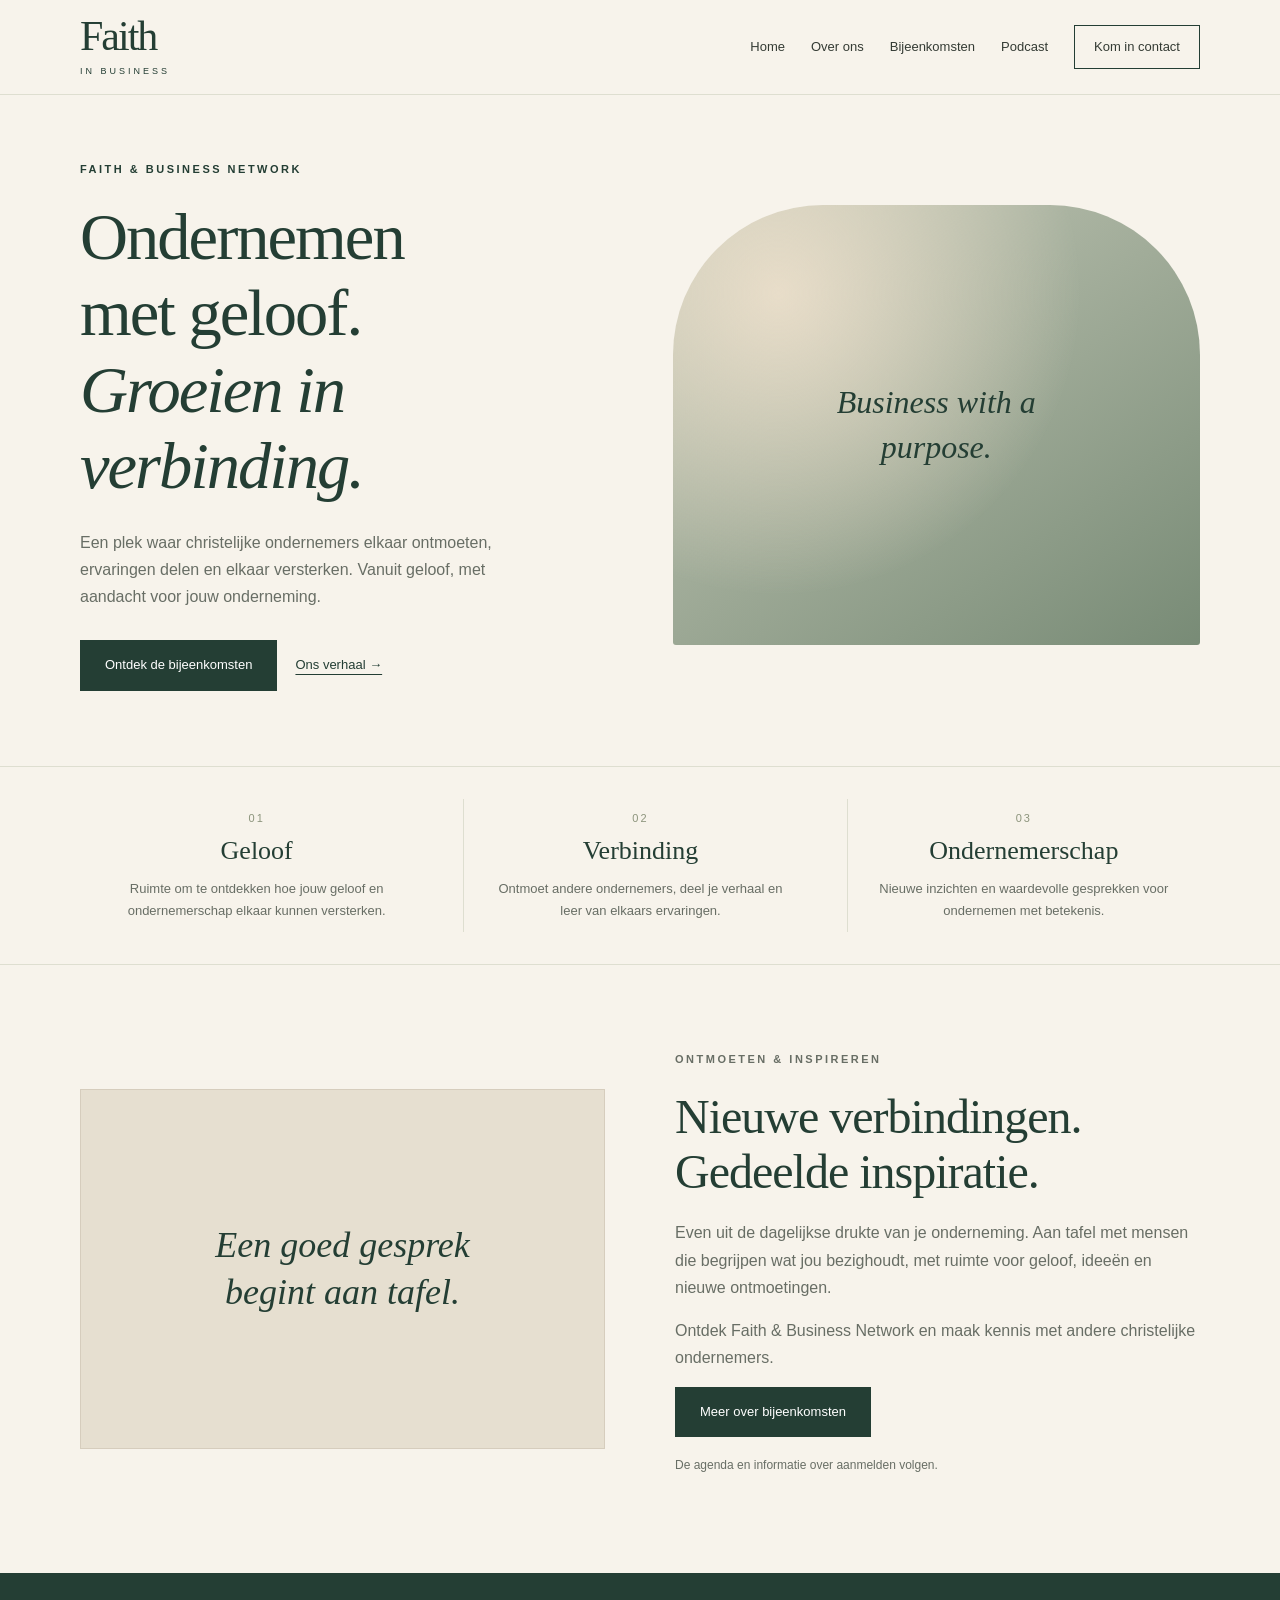
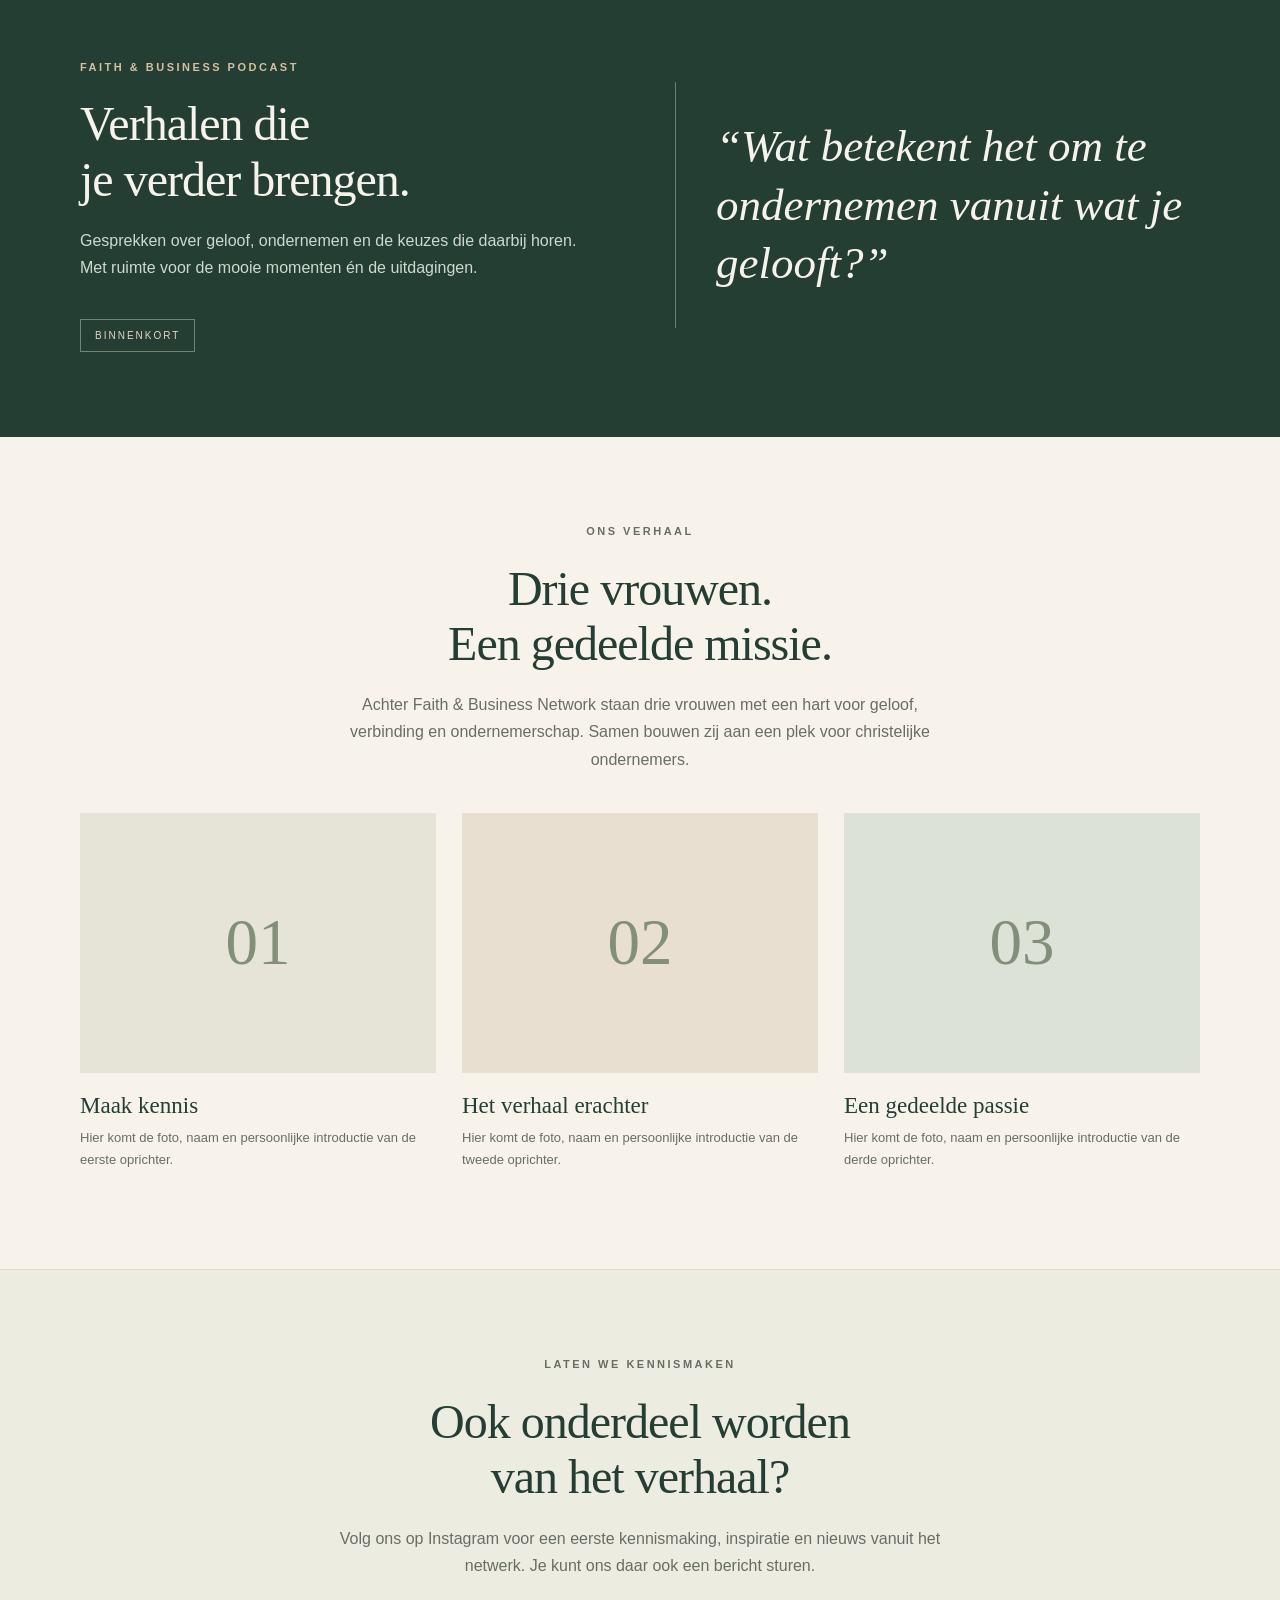
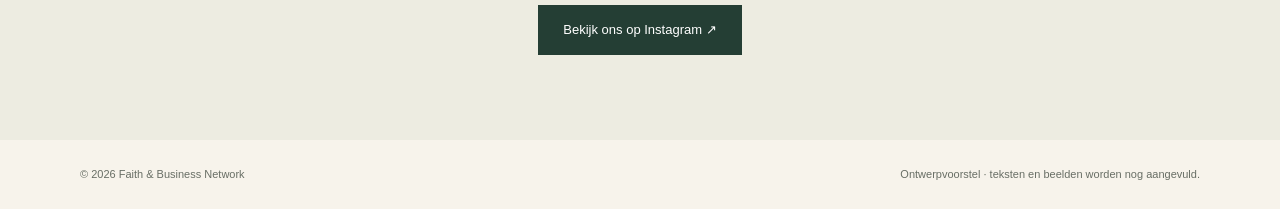
==== index.html @ 49d4e3e8 "Create index.html with basic layout and styles Add initial HTML structure and styles for the Faith &" ====
<!doctype html>
<html lang="nl">
<head>
  <meta charset="utf-8">
  <meta name="viewport" content="width=device-width, initial-scale=1">
  <meta name="description" content="Faith & Business Network: een plek waar christelijke ondernemers elkaar ontmoeten, inspireren en versterken.">
  <meta name="theme-color" content="#243e34">

  <title>Faith & Business Network</title>

  <style>
    :root {
      --cream: #f7f3eb;
      --paper: #fffdf8;
      --green: #243e34;
      --green-light: #355548;
      --text: #343b34;
      --muted: #686e65;
      --line: #deded0;
      --gold: #bda47d;
    }

    * {
      box-sizing: border-box;
    }

    html {
      scroll-behavior: smooth;
      scroll-padding-top: 100px;
    }

    body {
      margin: 0;
      background: var(--cream);
      color: var(--text);
      font-family: Arial, sans-serif;
      line-height: 1.7;
    }

    button,
    a {
      -webkit-tap-highlight-color: transparent;
    }

    button {
      font: inherit;
    }

    a {
      color: inherit;
    }

    a:focus-visible,
    button:focus-visible {
      outline: 3px solid var(--gold);
      outline-offset: 5px;
    }

    img {
      display: block;
      max-width: 100%;
    }

    h1,
    h2,
    h3,
    p {
      margin-top: 0;
    }

    h1,
    h2,
    h3 {
      font-family: Georgia, serif;
      font-weight: normal;
      line-height: 1.15;
    }

    .container {
      width: min(1120px, calc(100% - 48px));
      margin-inline: auto;
    }

    .site-header {
      position: sticky;
      top: 0;
      z-index: 20;
      background: var(--cream);
      border-bottom: 1px solid var(--line);
    }

    .header-inner {
      min-height: 94px;
      display: flex;
      align-items: center;
      justify-content: space-between;
      gap: 28px;
    }

    .brand {
      display: inline-flex;
      flex-direction: column;
      text-decoration: none;
      color: var(--green);
      flex-shrink: 0;
    }

    .brand-name {
      font: 42px/1 Georgia, serif;
      letter-spacing: -2px;
    }

    .brand-subtitle {
      margin-top: 7px;
      font-size: 9px;
      letter-spacing: 3px;
      text-align: center;
    }

    .navigation {
      display: flex;
      align-items: center;
      gap: 26px;
    }

    .navigation a {
      text-decoration: none;
      font-size: 13px;
    }

    .navigation a:hover {
      color: var(--green-light);
      text-decoration: underline;
      text-underline-offset: 6px;
    }

    .navigation .nav-contact {
      padding: 10px 19px;
      border: 1px solid var(--green);
    }

    .menu-button {
      display: none;
      padding: 8px 12px;
      border: 1px solid var(--green);
      background: transparent;
      color: var(--green);
      cursor: pointer;
    }

    .eyebrow {
      margin-bottom: 20px;
      color: var(--green);
      font-size: 11px;
      font-weight: bold;
      letter-spacing: 2.5px;
      text-transform: uppercase;
    }

    .hero {
      padding: 65px 0 75px;
    }

    .hero-grid {
      display: grid;
      grid-template-columns: 1fr 1fr;
      align-items: center;
      gap: 65px;
    }

    .hero h1 {
      margin-bottom: 24px;
      color: var(--green);
      font-size: clamp(44px, 5.2vw, 72px);
      letter-spacing: -2px;
    }

    .hero h1 em {
      font-weight: normal;
    }

    .hero-description {
      max-width: 430px;
      margin-bottom: 30px;
      color: var(--muted);
      font-size: 16px;
    }

    .buttons {
      display: flex;
      flex-wrap: wrap;
      align-items: center;
      gap: 18px;
    }

    .button {
      display: inline-block;
      padding: 13px 24px;
      border: 1px solid var(--green);
      background: var(--green);
      color: white;
      text-decoration: none;
      font-size: 13px;
      cursor: pointer;
      transition: background .2s;
    }

    .button:hover {
      background: var(--green-light);
    }

    .text-link {
      color: var(--green);
      font-size: 13px;
      text-decoration: underline;
      text-underline-offset: 5px;
    }

    .visual-placeholder {
      min-height: 440px;
      display: flex;
      align-items: center;
      justify-content: center;
      padding: 32px;
      background:
        radial-gradient(circle at 20% 20%, #e8ddc9, transparent 55%),
        linear-gradient(145deg, #c5c9b8, #788b76);
      border-radius: 150px 150px 3px 3px;
      text-align: center;
    }

    .visual-placeholder span {
      max-width: 270px;
      color: var(--green);
      font: italic 32px/1.4 Georgia, serif;
    }

    .values {
      padding: 32px 0;
      border-top: 1px solid var(--line);
      border-bottom: 1px solid var(--line);
    }

    .values-grid {
      display: grid;
      grid-template-columns: repeat(3, 1fr);
      gap: 30px;
    }

    .value {
      padding: 10px 24px;
      text-align: center;
    }

    .value + .value {
      border-left: 1px solid var(--line);
    }

    .value-number {
      display: block;
      margin-bottom: 9px;
      color: #8c947c;
      font-size: 11px;
      letter-spacing: 2px;
    }

    .value h3 {
      margin-bottom: 12px;
      color: var(--green);
      font-size: 26px;
    }

    .value p {
      margin-bottom: 0;
      color: var(--muted);
      font-size: 13px;
    }

    .section {
      padding: 85px 0;
    }

    .section-heading {
      max-width: 620px;
      margin: 0 auto 40px;
      text-align: center;
    }

    .section-heading h2,
    .split-copy h2 {
      margin-bottom: 20px;
      color: var(--green);
      font-size: clamp(34px, 4vw, 48px);
      letter-spacing: -1px;
    }

    .section-heading p {
      color: var(--muted);
    }

    .split-grid {
      display: grid;
      grid-template-columns: 1fr 1fr;
      align-items: center;
      gap: 70px;
    }

    .meeting-visual {
      min-height: 360px;
      display: flex;
      align-items: center;
      justify-content: center;
      padding: 35px;
      background: #e6dfd0;
      border: 1px solid #d6cdbd;
    }

    .meeting-visual span {
      max-width: 280px;
      color: var(--green);
      text-align: center;
      font: italic 36px/1.3 Georgia, serif;
    }

    .split-copy p {
      color: var(--muted);
    }

    .small-note {
      margin-top: 18px;
      font-size: 12px;
    }

    .podcast {
      background: var(--green);
      color: var(--cream);
    }

    .podcast .eyebrow {
      color: #d4c09e;
    }

    .podcast h2 {
      color: var(--cream);
    }

    .podcast p {
      color: #d0d8ce;
    }

    .podcast-quote {
      padding: 35px 0 35px 40px;
      border-left: 1px solid #6b8071;
    }

    .podcast-quote blockquote {
      margin: 0;
      font: italic clamp(30px, 4vw, 45px)/1.3 Georgia, serif;
    }

    .coming-soon {
      display: inline-block;
      margin-top: 22px;
      padding: 7px 14px;
      border: 1px solid #718575;
      color: #e2d8c4;
      font-size: 10px;
      letter-spacing: 2px;
      text-transform: uppercase;
    }

    .founders {
      display: grid;
      grid-template-columns: repeat(3, 1fr);
      gap: 26px;
    }

    .founder-visual {
      min-height: 260px;
      display: flex;
      align-items: center;
      justify-content: center;
      background: #e5e4d7;
      color: #829079;
      font: 65px Georgia, serif;
    }

    .founder:nth-child(2) .founder-visual {
      background: #e9dfd0;
    }

    .founder:nth-child(3) .founder-visual {
      background: #dce2d6;
    }

    .founder h3 {
      margin: 20px 0 8px;
      color: var(--green);
      font-size: 23px;
    }

    .founder p {
      color: var(--muted);
      font-size: 13px;
    }

    .contact {
      border-top: 1px solid var(--line);
      background: #edece1;
      text-align: center;
    }

    .contact .section-heading {
      margin-bottom: 26px;
    }

    footer {
      padding: 25px 0;
      background: var(--cream);
      color: var(--muted);
      font-size: 11px;
    }

    .footer-inner {
      display: flex;
      justify-content: space-between;
      flex-wrap: wrap;
      gap: 12px;
    }

    footer p {
      margin: 0;
    }

    dialog {
      width: min(480px, calc(100% - 32px));
      padding: 30px;
      border: 1px solid var(--line);
      background: var(--paper);
      color: var(--text);
      max-height: calc(100dvh - 40px);
      overflow: auto;
    }

    dialog::backdrop {
      background: rgba(20, 35, 27, .65);
    }

    dialog h2 {
      color: var(--green);
      font-size: 30px;
    }

    dialog p {
      color: var(--muted);
      font-size: 14px;
    }

    @media (max-width: 900px) {
      .navigation {
        gap: 16px;
      }

      .hero-grid,
      .split-grid {
        gap: 35px;
      }

      .visual-placeholder {
        min-height: 370px;
      }
    }

    @media (max-width: 720px) {
      html {
        scroll-padding-top: 85px;
      }

      .container {
        width: calc(100% - 36px);
      }

      .header-inner {
        min-height: 80px;
        flex-wrap: wrap;
        gap: 0;
      }

      .brand-name {
        font-size: 36px;
      }

      .menu-button {
        display: block;
      }

      .navigation {
        display: none;
        width: 100%;
        padding: 20px 0;
        flex-direction: column;
        align-items: stretch;
        gap: 0;
      }

      .navigation.is-open {
        display: flex;
      }

      .navigation a {
        padding: 12px 0;
      }

      .navigation .nav-contact {
        margin-top: 8px;
        padding: 10px 15px;
        text-align: center;
      }

      .hero {
        padding: 42px 0 50px;
      }

      .hero-grid,
      .split-grid {
        grid-template-columns: 1fr;
        gap: 35px;
      }

      .hero h1 {
        font-size: clamp(44px, 10vw, 62px);
      }

      .visual-placeholder {
        min-height: 340px;
      }

      .values-grid {
        grid-template-columns: 1fr;
        gap: 0;
      }

      .value {
        padding: 25px 10px;
      }

      .value + .value {
        border-left: 0;
        border-top: 1px solid var(--line);
      }

      .section {
        padding: 55px 0;
      }

      .meeting-visual {
        min-height: 270px;
      }

      .podcast-quote {
        padding: 28px 0 0;
        border-left: 0;
        border-top: 1px solid #6b8071;
      }

      .founders {
        grid-template-columns: 1fr;
        gap: 25px;
      }

      .founder-visual {
        min-height: 230px;
      }

      .footer-inner {
        flex-direction: column;
      }
    }

    @media (prefers-reduced-motion: reduce) {
      html {
        scroll-behavior: auto;
      }

      .button {
        transition: none;
      }
    }
  </style>
</head>

<body>
  <header class="site-header">
    <div class="container header-inner">
      <a class="brand" href="#home" aria-label="Faith & Business Network — Home">
        <span class="brand-name">Faith</span>
        <span class="brand-subtitle">IN BUSINESS</span>
      </a>

      <button
        class="menu-button"
        id="menu-button"
        type="button"
        aria-controls="navigation"
        aria-expanded="false"
      >
        Menu
      </button>

      <nav class="navigation" id="navigation" aria-label="Hoofdnavigatie">
        <a href="#home">Home</a>
        <a href="#over-ons">Over ons</a>
        <a href="#bijeenkomsten">Bijeenkomsten</a>
        <a href="#podcast">Podcast</a>
        <a href="#contact" class="nav-contact">Kom in contact</a>
      </nav>
    </div>
  </header>

  <main>
    <section class="hero" id="home">
      <div class="container hero-grid">
        <div>
          <p class="eyebrow">Faith & Business Network</p>

          <h1>
            Ondernemen<br>
            met geloof.<br>
            <em>Groeien in verbinding.</em>
          </h1>

          <p class="hero-description">
            Een plek waar christelijke ondernemers elkaar ontmoeten,
            ervaringen delen en elkaar versterken. Vanuit geloof,
            met aandacht voor jouw onderneming.
          </p>

          <div class="buttons">
            <a class="button" href="#bijeenkomsten">
              Ontdek de bijeenkomsten
            </a>

            <a class="text-link" href="#over-ons">
              Ons verhaal →
            </a>
          </div>
        </div>

        <div
          class="visual-placeholder"
          role="img"
          aria-label="Tijdelijke invulling voor een foto van het ondernemersnetwerk"
        >
          <span>Business with a purpose.</span>
        </div>
      </div>
    </section>

    <section class="values" aria-label="Waar we voor staan">
      <div class="container values-grid">
        <article class="value">
          <span class="value-number">01</span>
          <h3>Geloof</h3>
          <p>
            Ruimte om te ontdekken hoe jouw geloof en
            ondernemerschap elkaar kunnen versterken.
          </p>
        </article>

        <article class="value">
          <span class="value-number">02</span>
          <h3>Verbinding</h3>
          <p>
            Ontmoet andere ondernemers, deel je verhaal
            en leer van elkaars ervaringen.
          </p>
        </article>

        <article class="value">
          <span class="value-number">03</span>
          <h3>Ondernemerschap</h3>
          <p>
            Nieuwe inzichten en waardevolle gesprekken
            voor ondernemen met betekenis.
          </p>
        </article>
      </div>
    </section>

    <section class="section" id="bijeenkomsten">
      <div class="container split-grid">
        <div
          class="meeting-visual"
          role="img"
          aria-label="Tijdelijke invulling voor een foto van een bijeenkomst"
        >
          <span>Een goed gesprek begint aan tafel.</span>
        </div>

        <div class="split-copy">
          <p class="eyebrow">Ontmoeten & inspireren</p>

          <h2>Nieuwe verbindingen.<br>Gedeelde inspiratie.</h2>

          <p>
            Even uit de dagelijkse drukte van je onderneming.
            Aan tafel met mensen die begrijpen wat jou bezighoudt,
            met ruimte voor geloof, ideeën en nieuwe ontmoetingen.
          </p>

          <p>
            Ontdek Faith & Business Network en maak kennis
            met andere christelijke ondernemers.
          </p>

          <button class="button" id="meeting-button" type="button">
            Meer over bijeenkomsten
          </button>

          <p class="small-note">
            De agenda en informatie over aanmelden volgen.
          </p>
        </div>
      </div>
    </section>

    <section class="section podcast" id="podcast">
      <div class="container split-grid">
        <div class="split-copy">
          <p class="eyebrow">Faith & Business Podcast</p>

          <h2>Verhalen die<br>je verder brengen.</h2>

          <p>
            Gesprekken over geloof, ondernemen en de keuzes
            die daarbij horen. Met ruimte voor de mooie
            momenten én de uitdagingen.
          </p>

          <span class="coming-soon">Binnenkort</span>
        </div>

        <div class="podcast-quote">
          <blockquote>
            “Wat betekent het om te ondernemen
            vanuit wat je gelooft?”
          </blockquote>
        </div>
      </div>
    </section>

    <section class="section" id="over-ons">
      <div class="container">
        <div class="section-heading">
          <p class="eyebrow">Ons verhaal</p>

          <h2>Drie vrouwen.<br>Een gedeelde missie.</h2>

          <p>
            Achter Faith & Business Network staan drie vrouwen
            met een hart voor geloof, verbinding en ondernemerschap.
            Samen bouwen zij aan een plek voor christelijke ondernemers.
          </p>
        </div>

        <div class="founders">
          <article class="founder">
            <div class="founder-visual" aria-hidden="true">01</div>
            <h3>Maak kennis</h3>
            <p>
              Hier komt de foto, naam en persoonlijke
              introductie van de eerste oprichter.
            </p>
          </article>

          <article class="founder">
            <div class="founder-visual" aria-hidden="true">02</div>
            <h3>Het verhaal erachter</h3>
            <p>
              Hier komt de foto, naam en persoonlijke
              introductie van de tweede oprichter.
            </p>
          </article>

          <article class="founder">
            <div class="founder-visual" aria-hidden="true">03</div>
            <h3>Een gedeelde passie</h3>
            <p>
              Hier komt de foto, naam en persoonlijke
              introductie van de derde oprichter.
            </p>
          </article>
        </div>
      </div>
    </section>

    <section class="section contact" id="contact">
      <div class="container">
        <div class="section-heading">
          <p class="eyebrow">Laten we kennismaken</p>

          <h2>Ook onderdeel worden<br>van het verhaal?</h2>

          <p>
            Volg ons op Instagram voor een eerste kennismaking,
            inspiratie en nieuws vanuit het netwerk.
            Je kunt ons daar ook een bericht sturen.
          </p>
        </div>

        <a
          class="button"
          href="https://www.instagram.com/faithandbusinessnetwork/"
          target="_blank"
          rel="noopener noreferrer"
        >
          Bekijk ons op Instagram ↗
        </a>
      </div>
    </section>
  </main>

  <footer>
    <div class="container footer-inner">
      <p>© 2026 Faith & Business Network</p>
      <p>Ontwerpvoorstel · teksten en beelden worden nog aangevuld.</p>
    </div>
  </footer>

  <dialog id="meeting-dialog" aria-labelledby="meeting-title">
    <h2 id="meeting-title">Bijeenkomsten</h2>

    <p>
      We werken aan de agenda van Faith & Business Network.
      Binnenkort vind je hier de data, locaties en informatie
      over hoe je je kunt aanmelden.
    </p>

    <p>
      Volg ons ondertussen op Instagram om op de hoogte te blijven.
    </p>

    <p>
      <a
        class="text-link"
        href="https://www.instagram.com/faithandbusinessnetwork/"
        target="_blank"
        rel="noopener noreferrer"
      >
        Naar Instagram ↗
      </a>
    </p>

    <form method="dialog">
      <button class="button" type="submit">Sluiten</button>
    </form>
  </dialog>

  <script>
    (() => {
      const menuButton = document.getElementById('menu-button');
      const navigation = document.getElementById('navigation');
      const meetingButton = document.getElementById('meeting-button');
      const meetingDialog = document.getElementById('meeting-dialog');

      function closeMenu() {
        navigation.classList.remove('is-open');
        menuButton.setAttribute('aria-expanded', 'false');
        menuButton.textContent = 'Menu';
      }

      menuButton.addEventListener('click', () => {
        const isOpen = navigation.classList.toggle('is-open');

        menuButton.setAttribute('aria-expanded', String(isOpen));
        menuButton.textContent = isOpen ? 'Sluiten' : 'Menu';
      });

      navigation.querySelectorAll('a').forEach(link => {
        link.addEventListener('click', closeMenu);
      });

      document.addEventListener('keydown', event => {
        if (
          event.key === 'Escape' &&
          navigation.classList.contains('is-open')
        ) {
          closeMenu();
          menuButton.focus();
        }
      });

      window.matchMedia('(min-width: 721px)')
        .addEventListener('change', event => {
          if (event.matches) closeMenu();
        });

      meetingButton.addEventListener('click', () => {
        meetingDialog.showModal();
      });

      meetingDialog.addEventListener('click', event => {
        if (event.target !== meetingDialog) return;

        const bounds = meetingDialog.getBoundingClientRect();

        if (
          event.clientX < bounds.left ||
          event.clientX > bounds.right ||
          event.clientY < bounds.top ||
          event.clientY > bounds.bottom
        ) {
          meetingDialog.close();
        }
      });
    })();
  </script>
</body>
</html>
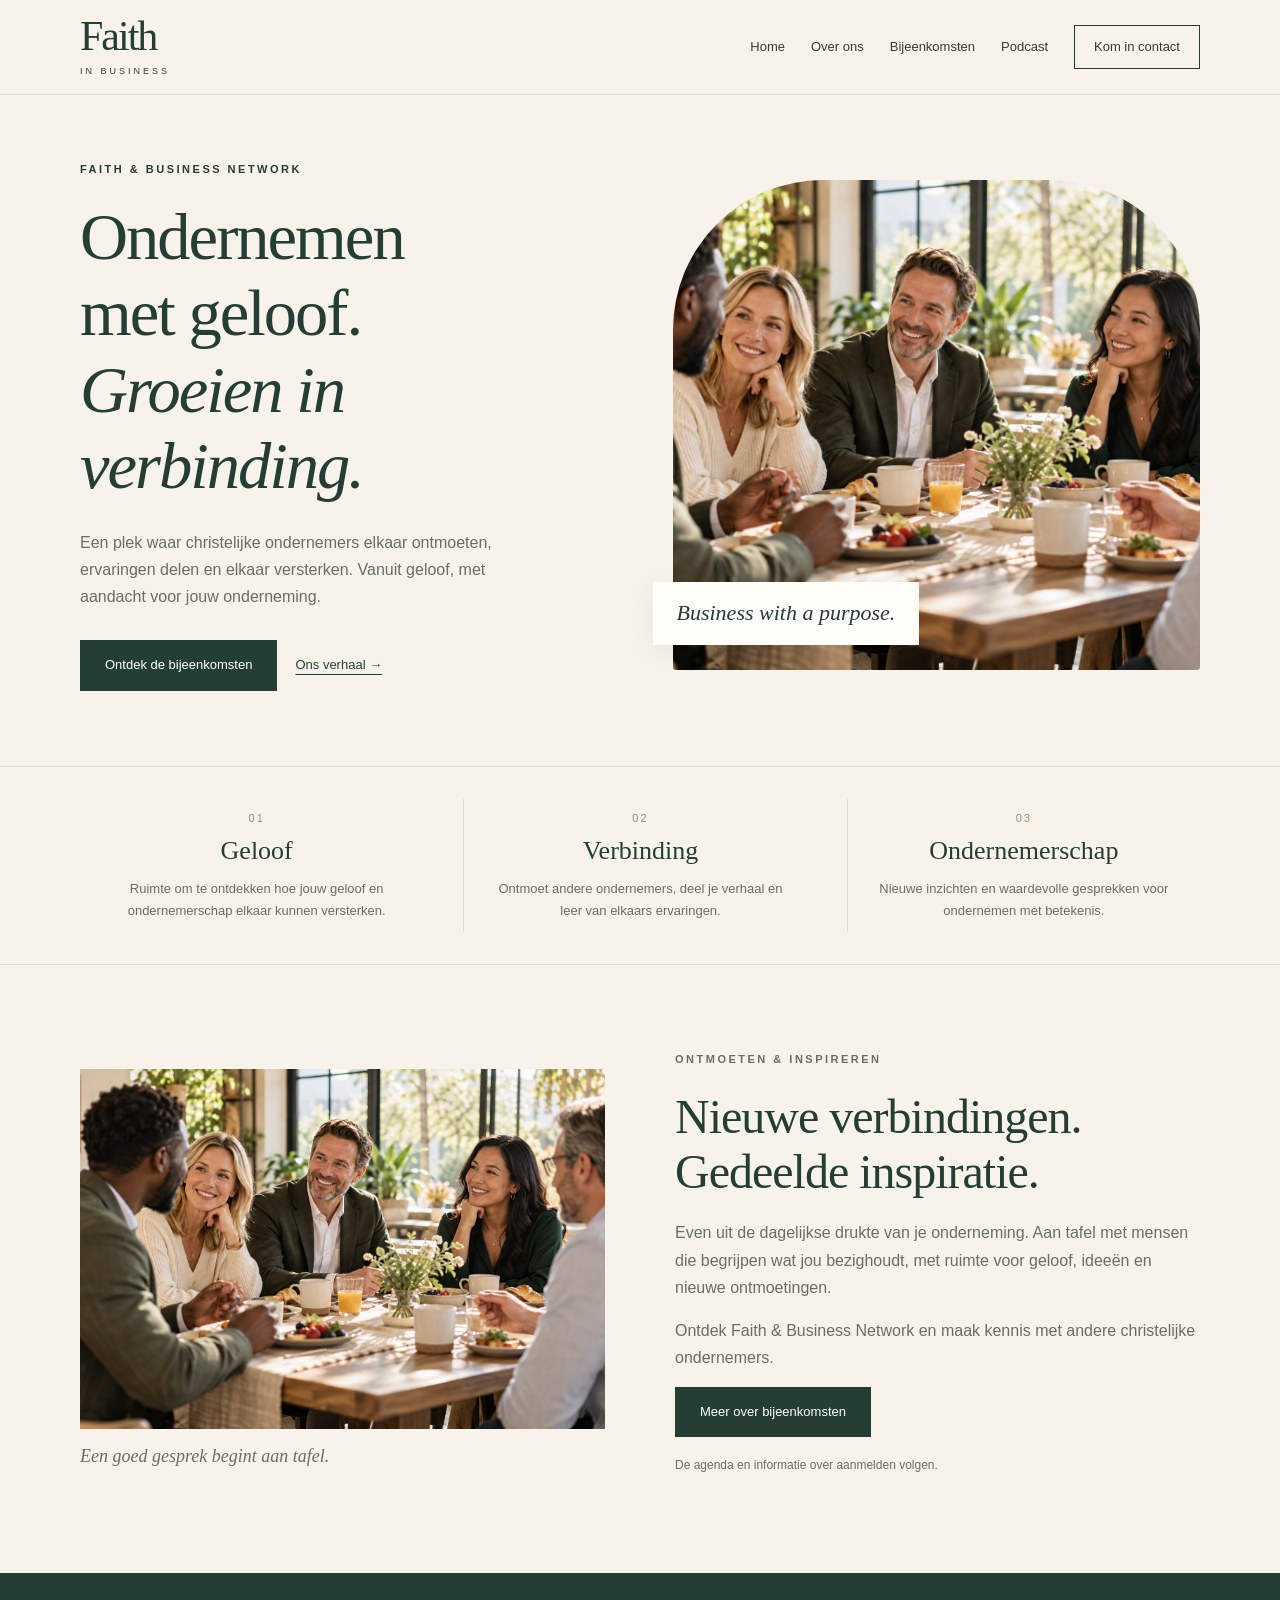
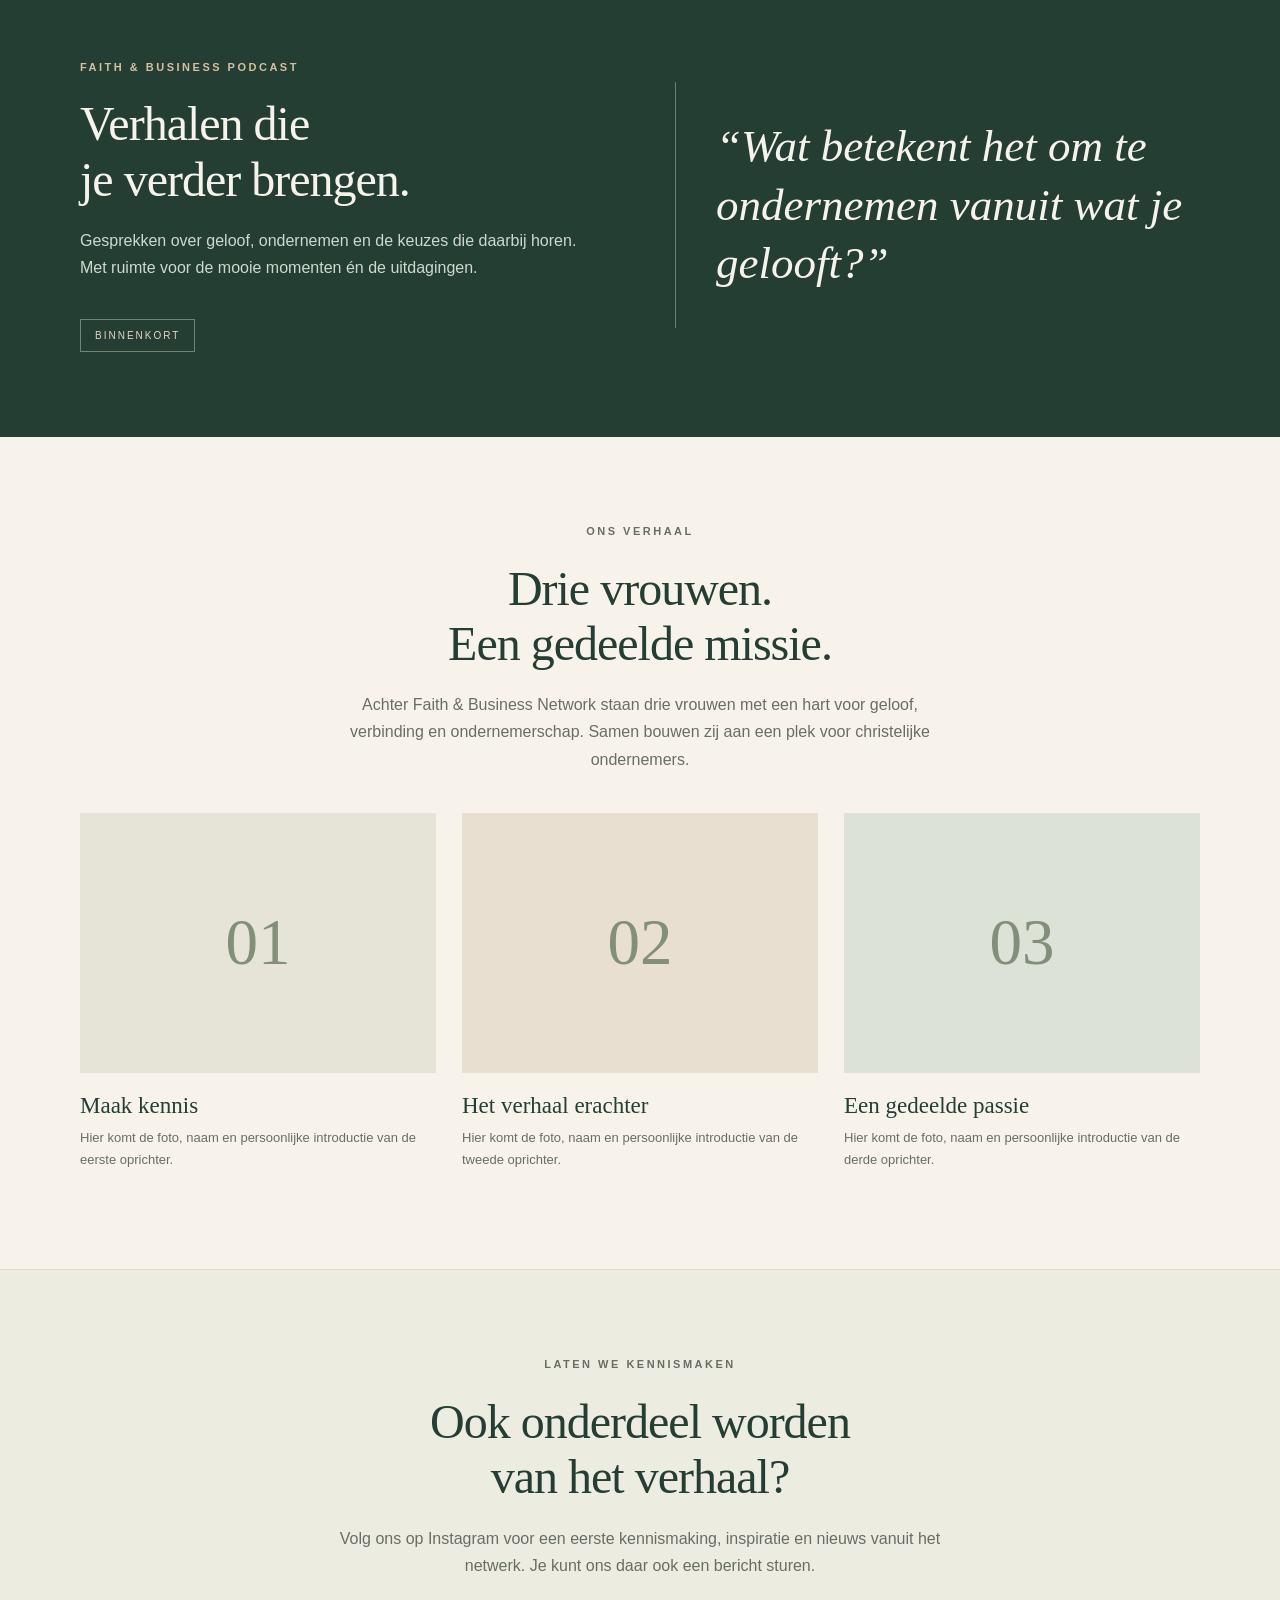
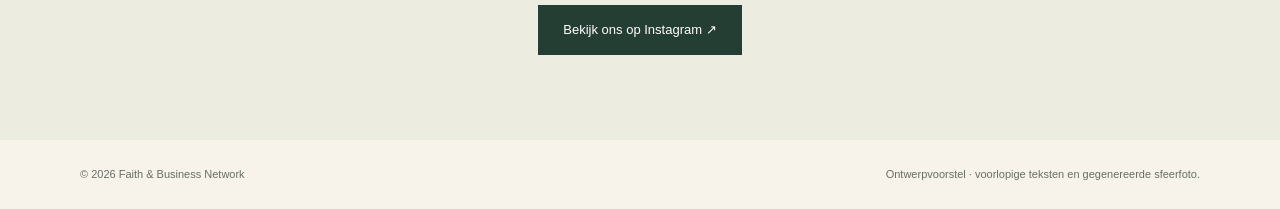
==== commit a0bfe4f8: "Update index.html" ====
--- a/index.html
+++ b/index.html
@@ -163,7 +163,7 @@
 
     .hero-grid {
       display: grid;
-      grid-template-columns: 1fr 1fr;
+      grid-template-columns: minmax(0, 1fr) minmax(0, 1fr);
       align-items: center;
       gap: 65px;
     }
@@ -216,23 +216,30 @@
       text-underline-offset: 5px;
     }
 
-    .visual-placeholder {
-      min-height: 440px;
-      display: flex;
-      align-items: center;
-      justify-content: center;
-      padding: 32px;
-      background:
-        radial-gradient(circle at 20% 20%, #e8ddc9, transparent 55%),
-        linear-gradient(145deg, #c5c9b8, #788b76);
+    .hero-visual {
+      position: relative;
+      margin: 0;
+    }
+
+    .hero-photo {
+      width: 100%;
+      height: 490px;
+      object-fit: cover;
+      object-position: center;
       border-radius: 150px 150px 3px 3px;
-      text-align: center;
-    }
-
-    .visual-placeholder span {
-      max-width: 270px;
+      background: #dce2d6;
+    }
+
+    .photo-caption {
+      position: absolute;
+      left: -20px;
+      bottom: 25px;
+      max-width: calc(100% - 20px);
+      padding: 16px 24px;
+      background: var(--paper);
       color: var(--green);
-      font: italic 32px/1.4 Georgia, serif;
+      box-shadow: 0 5px 25px rgba(36, 62, 52, .08);
+      font: italic 22px/1.4 Georgia, serif;
     }
 
     .values {
@@ -243,7 +250,7 @@
 
     .values-grid {
       display: grid;
-      grid-template-columns: repeat(3, 1fr);
+      grid-template-columns: repeat(3, minmax(0, 1fr));
       gap: 30px;
     }
 
@@ -300,26 +307,27 @@
 
     .split-grid {
       display: grid;
-      grid-template-columns: 1fr 1fr;
+      grid-template-columns: minmax(0, 1fr) minmax(0, 1fr);
       align-items: center;
       gap: 70px;
     }
 
     .meeting-visual {
-      min-height: 360px;
-      display: flex;
-      align-items: center;
-      justify-content: center;
-      padding: 35px;
+      margin: 0;
+    }
+
+    .meeting-photo {
+      width: 100%;
+      height: 360px;
+      object-fit: cover;
+      object-position: center;
       background: #e6dfd0;
-      border: 1px solid #d6cdbd;
-    }
-
-    .meeting-visual span {
-      max-width: 280px;
-      color: var(--green);
-      text-align: center;
-      font: italic 36px/1.3 Georgia, serif;
+    }
+
+    .meeting-caption {
+      margin-top: 14px;
+      color: var(--muted);
+      font: italic 18px/1.5 Georgia, serif;
     }
 
     .split-copy p {
@@ -371,7 +379,7 @@
 
     .founders {
       display: grid;
-      grid-template-columns: repeat(3, 1fr);
+      grid-template-columns: repeat(3, minmax(0, 1fr));
       gap: 26px;
     }
 
@@ -466,8 +474,8 @@
         gap: 35px;
       }
 
-      .visual-placeholder {
-        min-height: 370px;
+      .hero-photo {
+        height: 430px;
       }
     }
 
@@ -531,8 +539,17 @@
         font-size: clamp(44px, 10vw, 62px);
       }
 
-      .visual-placeholder {
-        min-height: 340px;
+      .hero-photo {
+        height: 380px;
+        border-radius: 120px 120px 3px 3px;
+      }
+
+      .photo-caption {
+        left: 12px;
+        bottom: 18px;
+        max-width: calc(100% - 24px);
+        padding: 13px 18px;
+        font-size: 20px;
       }
 
       .values-grid {
@@ -553,8 +570,8 @@
         padding: 55px 0;
       }
 
-      .meeting-visual {
-        min-height: 270px;
+      .meeting-photo {
+        height: 280px;
       }
 
       .podcast-quote {
@@ -646,13 +663,20 @@
           </div>
         </div>
 
-        <div
-          class="visual-placeholder"
-          role="img"
-          aria-label="Tijdelijke invulling voor een foto van het ondernemersnetwerk"
-        >
-          <span>Business with a purpose.</span>
-        </div>
+        <figure class="hero-visual">
+          <img
+            class="hero-photo"
+            src="images/network.png"
+            alt="Gegenereerd sfeerbeeld van ondernemers die samen aan tafel in gesprek zijn"
+            width="1536"
+            height="1024"
+            fetchpriority="high"
+          >
+
+          <figcaption class="photo-caption">
+            Business with a purpose.
+          </figcaption>
+        </figure>
       </div>
     </section>
 
@@ -689,13 +713,21 @@
 
     <section class="section" id="bijeenkomsten">
       <div class="container split-grid">
-        <div
-          class="meeting-visual"
-          role="img"
-          aria-label="Tijdelijke invulling voor een foto van een bijeenkomst"
-        >
-          <span>Een goed gesprek begint aan tafel.</span>
-        </div>
+        <figure class="meeting-visual">
+          <img
+            class="meeting-photo"
+            src="images/network.png"
+            alt="Gegenereerd sfeerbeeld van een gezamenlijke ontmoeting aan tafel"
+            width="1536"
+            height="1024"
+            loading="lazy"
+            decoding="async"
+          >
+
+          <figcaption class="meeting-caption">
+            Een goed gesprek begint aan tafel.
+          </figcaption>
+        </figure>
 
         <div class="split-copy">
           <p class="eyebrow">Ontmoeten & inspireren</p>
@@ -823,7 +855,7 @@
   <footer>
     <div class="container footer-inner">
       <p>© 2026 Faith & Business Network</p>
-      <p>Ontwerpvoorstel · teksten en beelden worden nog aangevuld.</p>
+      <p>Ontwerpvoorstel · voorlopige teksten en gegenereerde sfeerfoto.</p>
     </div>
   </footer>
 
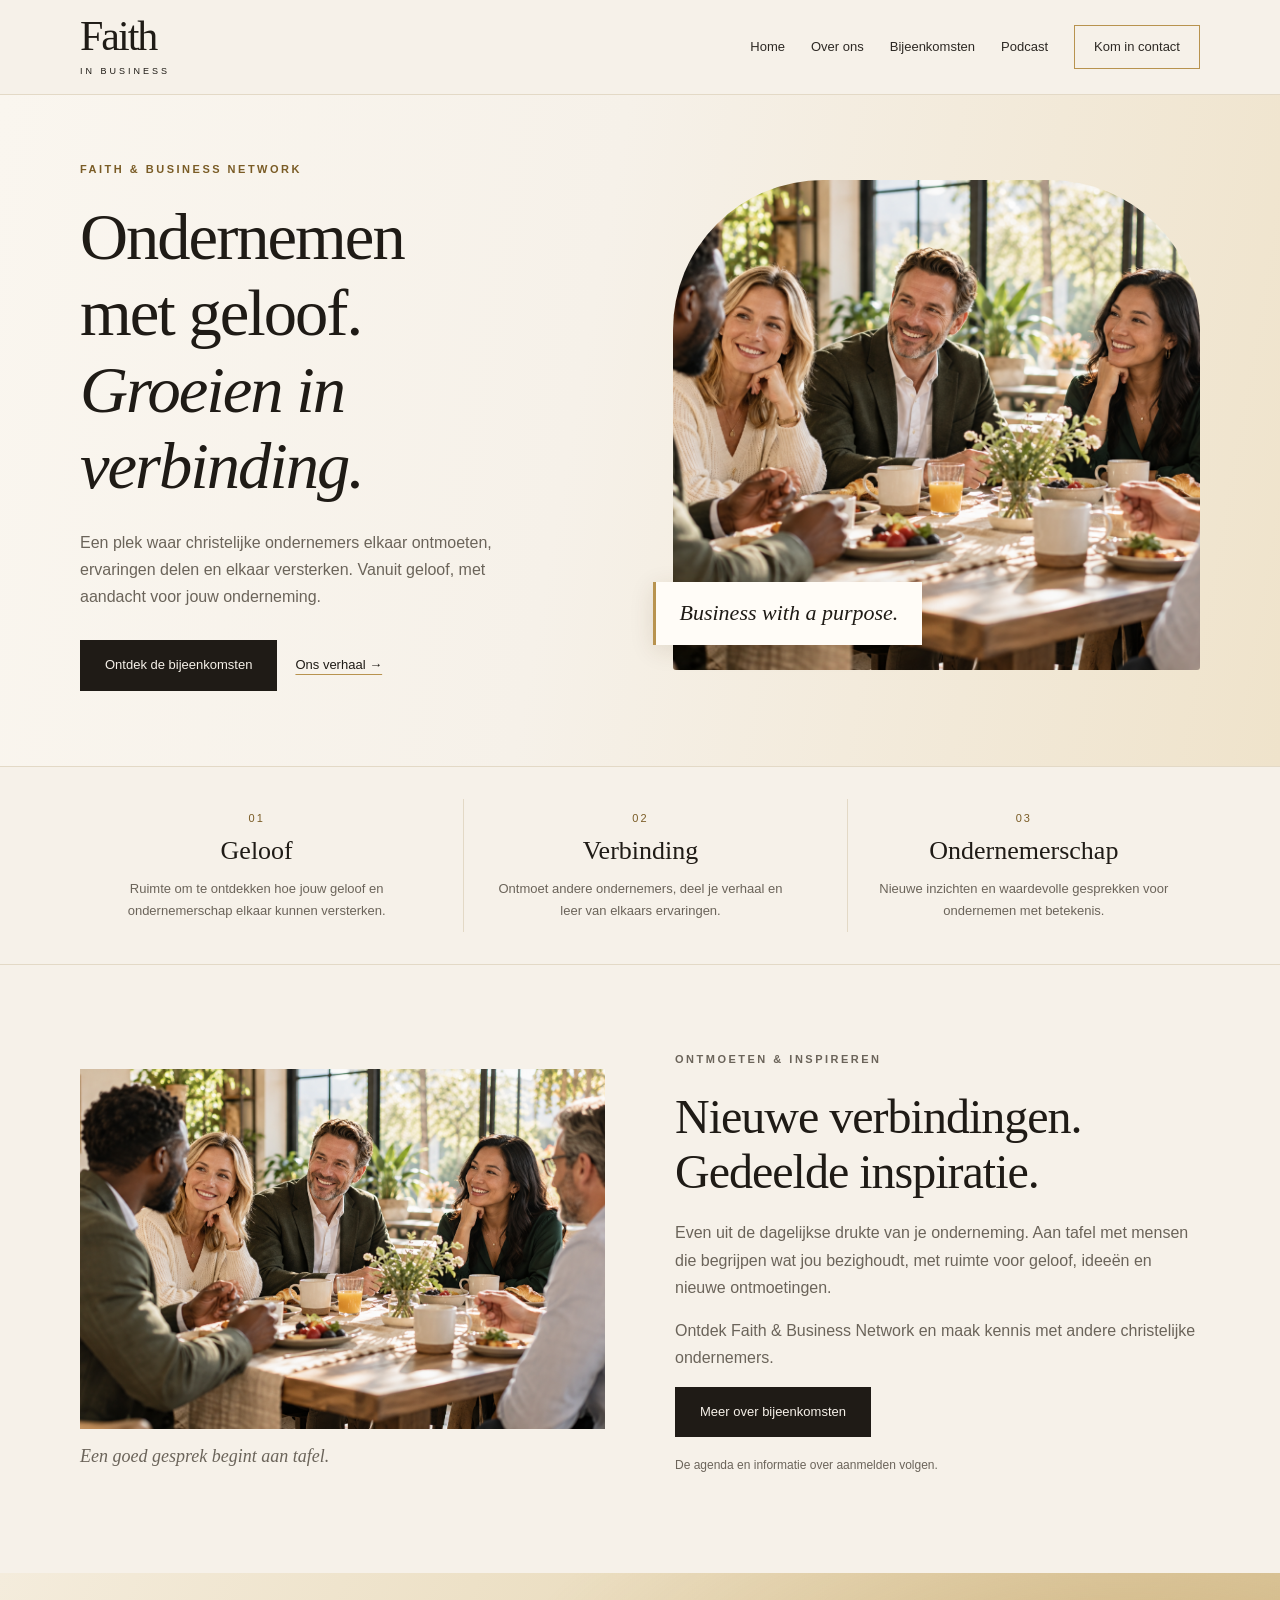
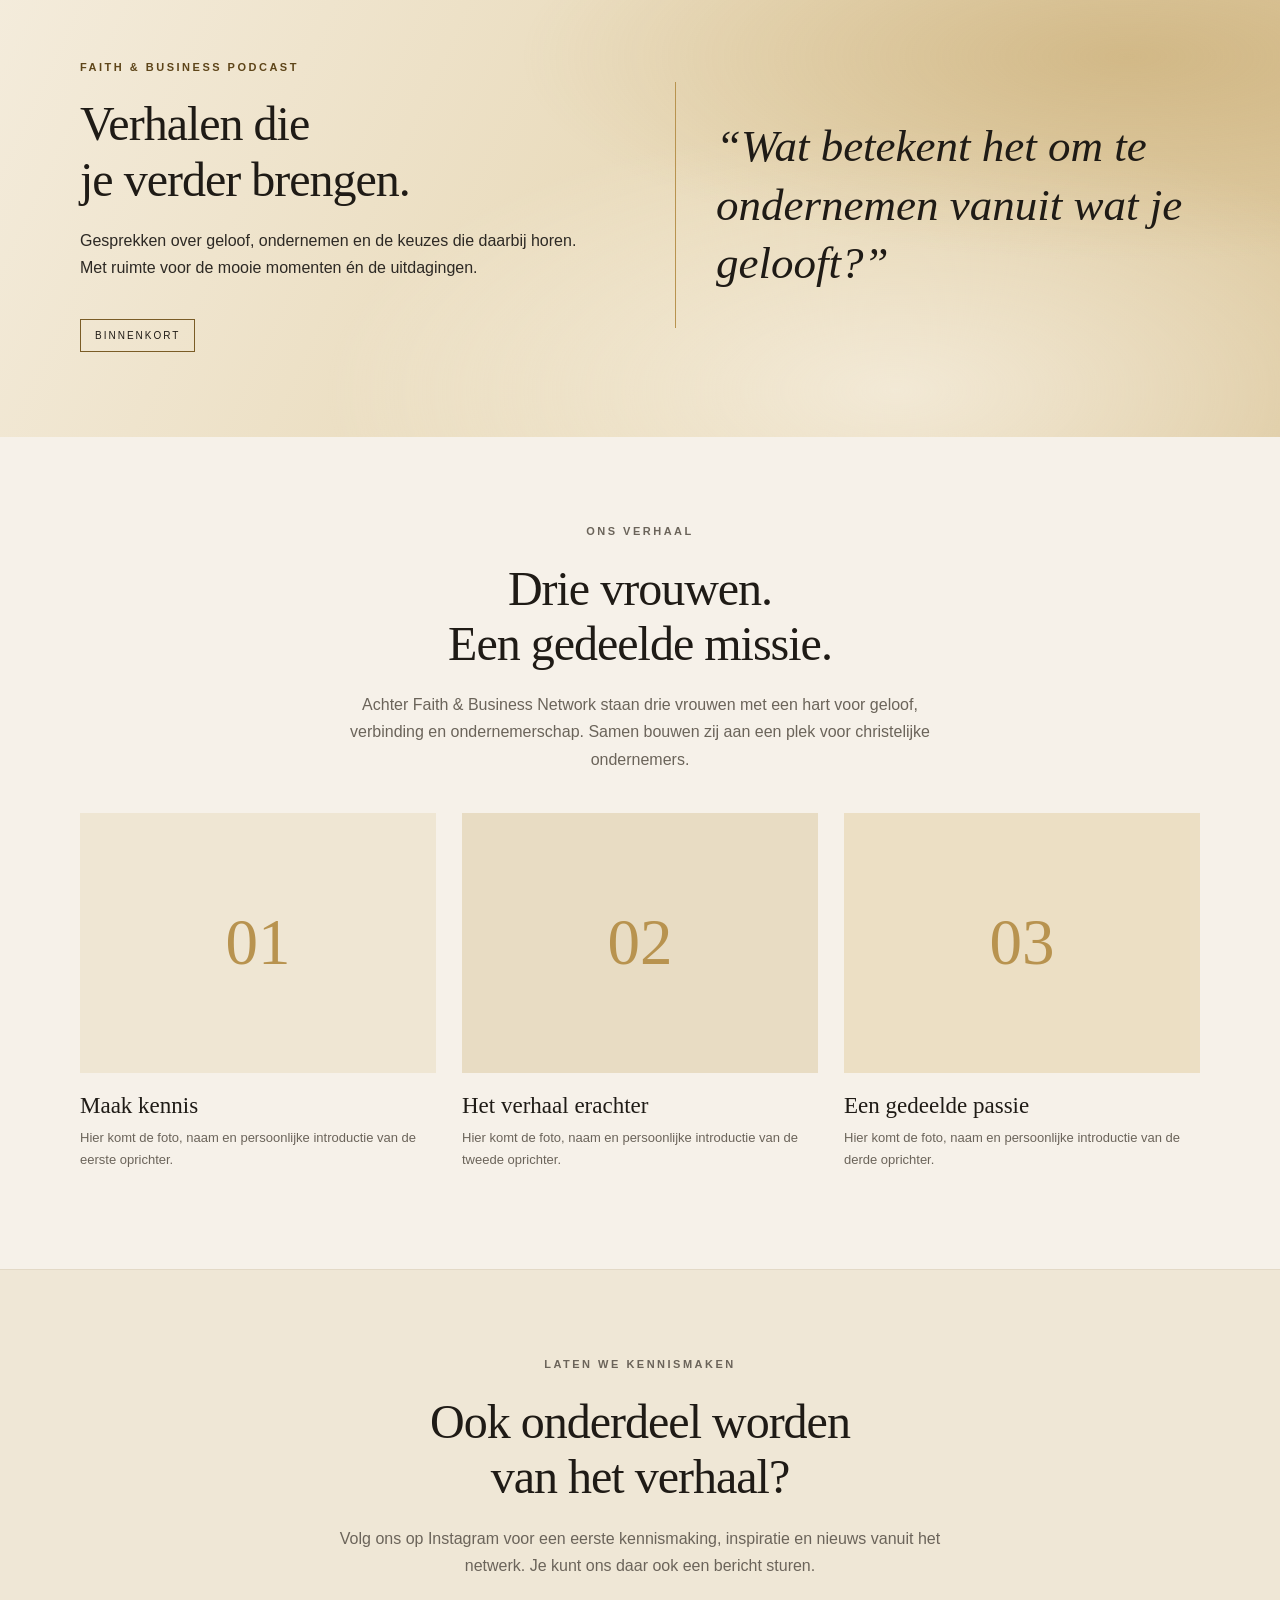
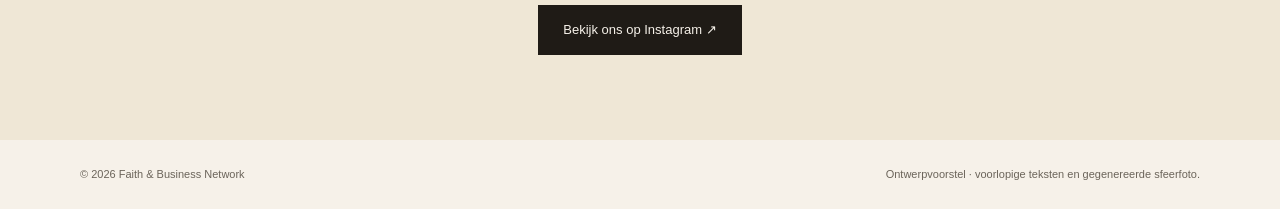
==== commit 7b30562a: "Update index.html" ====
--- a/index.html
+++ b/index.html
@@ -4,20 +4,22 @@
   <meta charset="utf-8">
   <meta name="viewport" content="width=device-width, initial-scale=1">
   <meta name="description" content="Faith & Business Network: een plek waar christelijke ondernemers elkaar ontmoeten, inspireren en versterken.">
-  <meta name="theme-color" content="#243e34">
+  <meta name="theme-color" content="#f6f1e9">
 
   <title>Faith & Business Network</title>
 
   <style>
     :root {
-      --cream: #f7f3eb;
-      --paper: #fffdf8;
-      --green: #243e34;
-      --green-light: #355548;
-      --text: #343b34;
-      --muted: #686e65;
-      --line: #deded0;
-      --gold: #bda47d;
+      --cream: #f6f1e9;
+      --paper: #fffcf7;
+      --ink: #1f1b16;
+      --ink-soft: #3a342c;
+      --text: #2d2924;
+      --muted: #6b645a;
+      --line: #e3d9c6;
+      --gold: #b8934f;
+      --gold-dark: #7a5c26;
+      --sand: #e8dcc3;
     }
 
     * {
@@ -101,7 +103,7 @@
       display: inline-flex;
       flex-direction: column;
       text-decoration: none;
-      color: var(--green);
+      color: var(--ink);
       flex-shrink: 0;
     }
 
@@ -129,28 +131,34 @@
     }
 
     .navigation a:hover {
-      color: var(--green-light);
+      color: var(--gold-dark);
       text-decoration: underline;
       text-underline-offset: 6px;
     }
 
     .navigation .nav-contact {
       padding: 10px 19px;
-      border: 1px solid var(--green);
+      border: 1px solid var(--gold);
+    }
+
+    .navigation .nav-contact:hover {
+      background: var(--gold);
+      color: var(--ink);
+      text-decoration: none;
     }
 
     .menu-button {
       display: none;
       padding: 8px 12px;
-      border: 1px solid var(--green);
+      border: 1px solid var(--gold);
       background: transparent;
-      color: var(--green);
+      color: var(--ink);
       cursor: pointer;
     }
 
     .eyebrow {
       margin-bottom: 20px;
-      color: var(--green);
+      color: var(--gold-dark);
       font-size: 11px;
       font-weight: bold;
       letter-spacing: 2.5px;
@@ -159,6 +167,12 @@
 
     .hero {
       padding: 65px 0 75px;
+      background: linear-gradient(
+        100deg,
+        #faf6ef 0%,
+        var(--cream) 45%,
+        #efe3cb 100%
+      );
     }
 
     .hero-grid {
@@ -170,7 +184,7 @@
 
     .hero h1 {
       margin-bottom: 24px;
-      color: var(--green);
+      color: var(--ink);
       font-size: clamp(44px, 5.2vw, 72px);
       letter-spacing: -2px;
     }
@@ -196,23 +210,26 @@
     .button {
       display: inline-block;
       padding: 13px 24px;
-      border: 1px solid var(--green);
-      background: var(--green);
-      color: white;
+      border: 1px solid var(--ink);
+      background: var(--ink);
+      color: var(--cream);
       text-decoration: none;
       font-size: 13px;
       cursor: pointer;
-      transition: background .2s;
+      transition: background .2s, border-color .2s;
     }
 
     .button:hover {
-      background: var(--green-light);
+      border-color: var(--gold-dark);
+      background: var(--gold-dark);
+      color: white;
     }
 
     .text-link {
-      color: var(--green);
+      color: var(--ink);
       font-size: 13px;
       text-decoration: underline;
+      text-decoration-color: var(--gold);
       text-underline-offset: 5px;
     }
 
@@ -227,7 +244,7 @@
       object-fit: cover;
       object-position: center;
       border-radius: 150px 150px 3px 3px;
-      background: #dce2d6;
+      background: var(--sand);
     }
 
     .photo-caption {
@@ -236,9 +253,10 @@
       bottom: 25px;
       max-width: calc(100% - 20px);
       padding: 16px 24px;
+      border-left: 3px solid var(--gold);
       background: var(--paper);
-      color: var(--green);
-      box-shadow: 0 5px 25px rgba(36, 62, 52, .08);
+      color: var(--ink);
+      box-shadow: 0 5px 25px rgba(70, 50, 20, .12);
       font: italic 22px/1.4 Georgia, serif;
     }
 
@@ -266,14 +284,14 @@
     .value-number {
       display: block;
       margin-bottom: 9px;
-      color: #8c947c;
+      color: var(--gold-dark);
       font-size: 11px;
       letter-spacing: 2px;
     }
 
     .value h3 {
       margin-bottom: 12px;
-      color: var(--green);
+      color: var(--ink);
       font-size: 26px;
     }
 
@@ -296,7 +314,7 @@
     .section-heading h2,
     .split-copy h2 {
       margin-bottom: 20px;
-      color: var(--green);
+      color: var(--ink);
       font-size: clamp(34px, 4vw, 48px);
       letter-spacing: -1px;
     }
@@ -321,7 +339,7 @@
       height: 360px;
       object-fit: cover;
       object-position: center;
-      background: #e6dfd0;
+      background: var(--sand);
     }
 
     .meeting-caption {
@@ -340,25 +358,41 @@
     }
 
     .podcast {
-      background: var(--green);
-      color: var(--cream);
+      background:
+        radial-gradient(
+          ellipse at 88% 18%,
+          rgba(184, 147, 79, .38) 0,
+          rgba(184, 147, 79, 0) 38%
+        ),
+        radial-gradient(
+          ellipse at 70% 90%,
+          rgba(255, 252, 247, .55) 0,
+          rgba(255, 252, 247, 0) 45%
+        ),
+        linear-gradient(
+          115deg,
+          #f4ecdc 0%,
+          #e8d9b8 55%,
+          #dcc79c 100%
+        );
+      color: var(--ink);
     }
 
     .podcast .eyebrow {
-      color: #d4c09e;
+      color: #5e4519;
     }
 
     .podcast h2 {
-      color: var(--cream);
+      color: var(--ink);
     }
 
     .podcast p {
-      color: #d0d8ce;
+      color: var(--text);
     }
 
     .podcast-quote {
       padding: 35px 0 35px 40px;
-      border-left: 1px solid #6b8071;
+      border-left: 1px solid var(--gold);
     }
 
     .podcast-quote blockquote {
@@ -370,8 +404,8 @@
       display: inline-block;
       margin-top: 22px;
       padding: 7px 14px;
-      border: 1px solid #718575;
-      color: #e2d8c4;
+      border: 1px solid var(--gold-dark);
+      color: var(--ink);
       font-size: 10px;
       letter-spacing: 2px;
       text-transform: uppercase;
@@ -388,22 +422,22 @@
       display: flex;
       align-items: center;
       justify-content: center;
-      background: #e5e4d7;
-      color: #829079;
+      background: #efe6d3;
+      color: var(--gold);
       font: 65px Georgia, serif;
     }
 
     .founder:nth-child(2) .founder-visual {
-      background: #e9dfd0;
+      background: var(--sand);
     }
 
     .founder:nth-child(3) .founder-visual {
-      background: #dce2d6;
+      background: #ecdfc4;
     }
 
     .founder h3 {
       margin: 20px 0 8px;
-      color: var(--green);
+      color: var(--ink);
       font-size: 23px;
     }
 
@@ -414,7 +448,7 @@
 
     .contact {
       border-top: 1px solid var(--line);
-      background: #edece1;
+      background: #efe7d6;
       text-align: center;
     }
 
@@ -443,7 +477,7 @@
     dialog {
       width: min(480px, calc(100% - 32px));
       padding: 30px;
-      border: 1px solid var(--line);
+      border: 1px solid var(--gold);
       background: var(--paper);
       color: var(--text);
       max-height: calc(100dvh - 40px);
@@ -451,11 +485,11 @@
     }
 
     dialog::backdrop {
-      background: rgba(20, 35, 27, .65);
+      background: rgba(31, 27, 22, .6);
     }
 
     dialog h2 {
-      color: var(--green);
+      color: var(--ink);
       font-size: 30px;
     }
 
@@ -577,7 +611,7 @@
       .podcast-quote {
         padding: 28px 0 0;
         border-left: 0;
-        border-top: 1px solid #6b8071;
+        border-top: 1px solid var(--gold);
       }
 
       .founders {
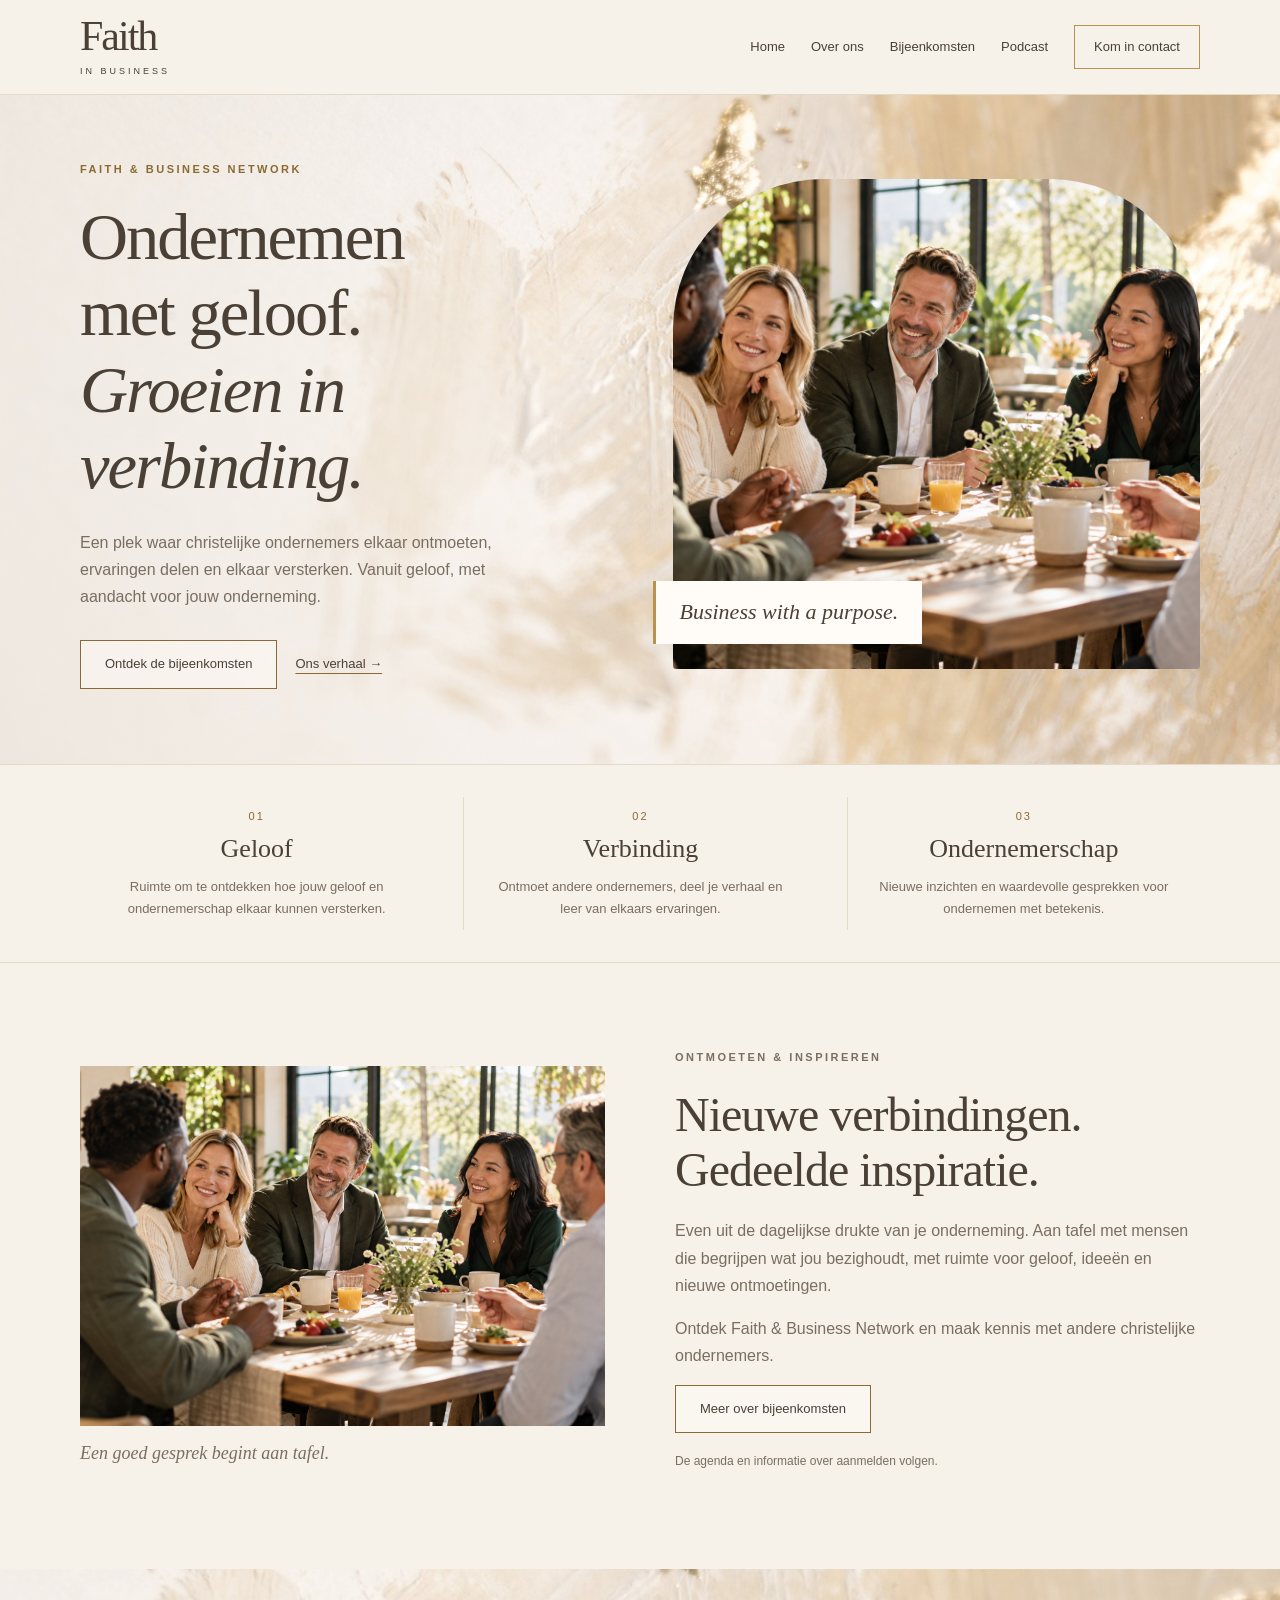
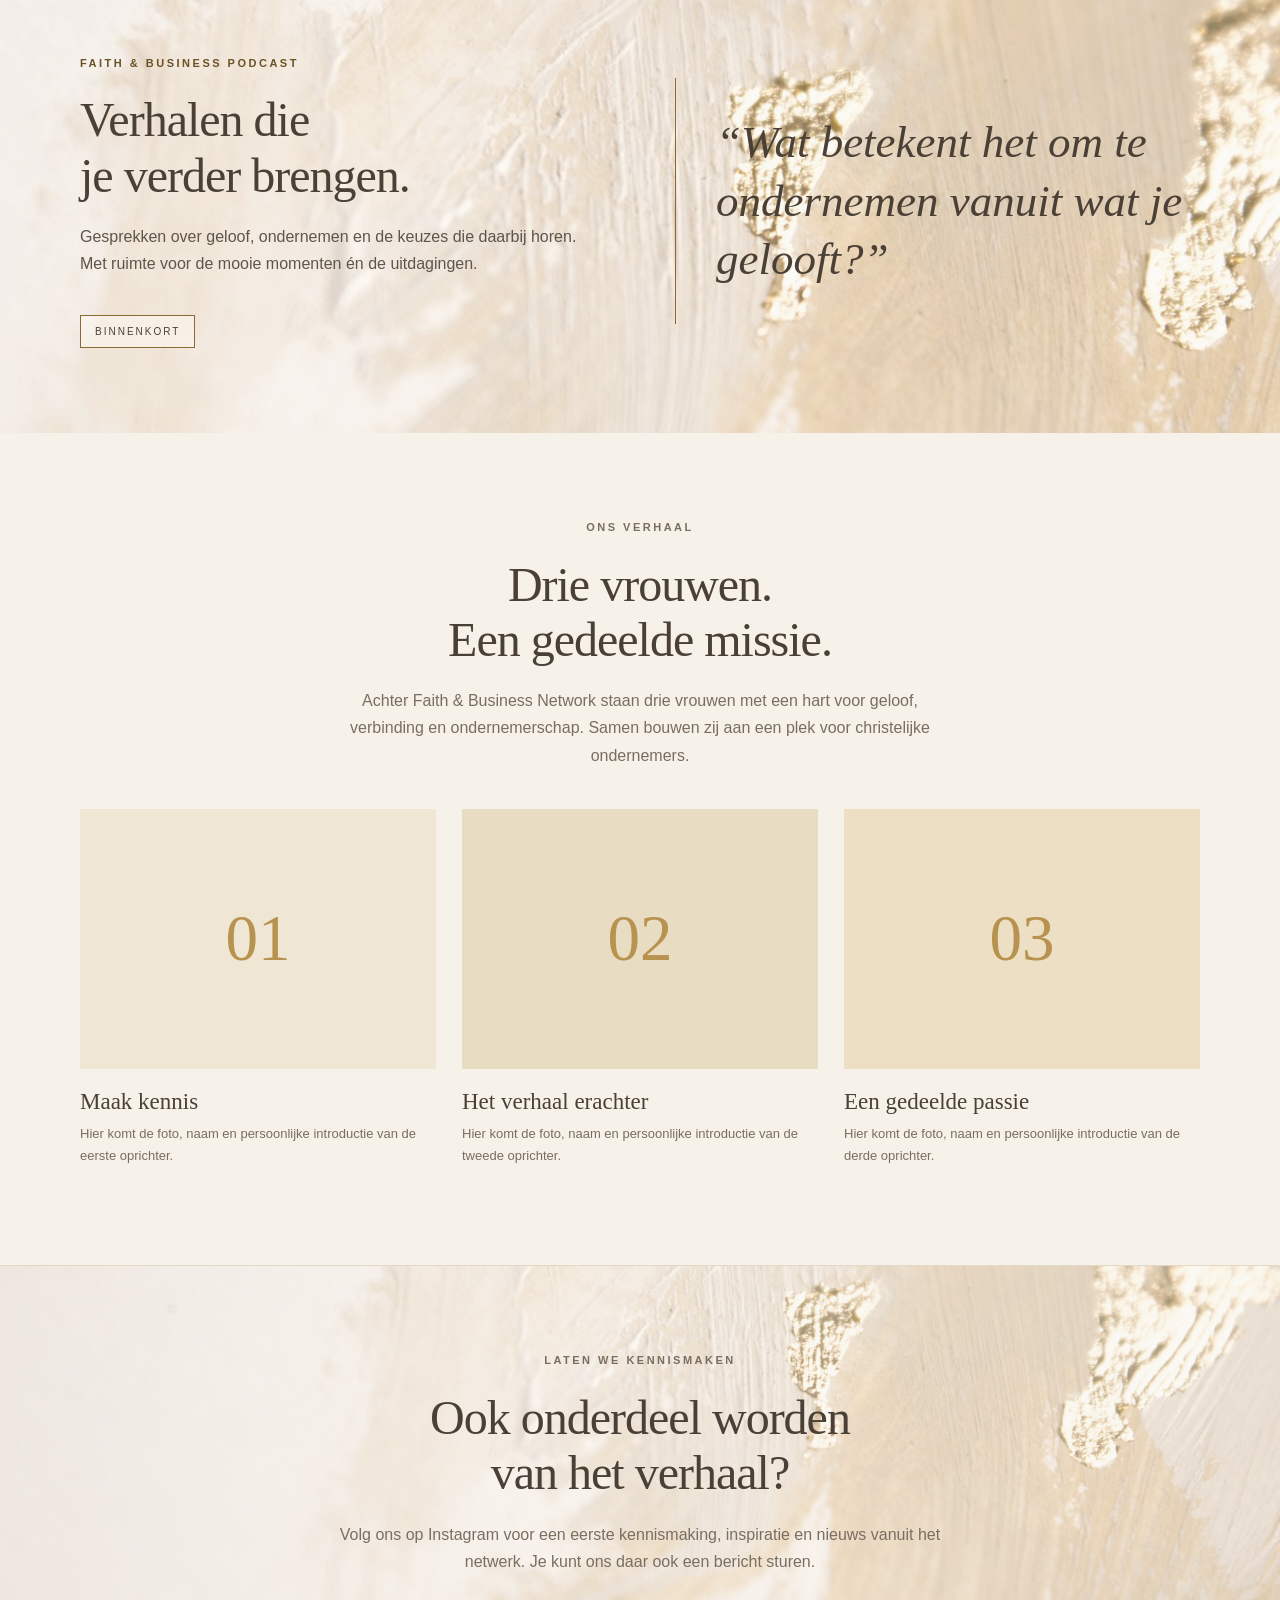
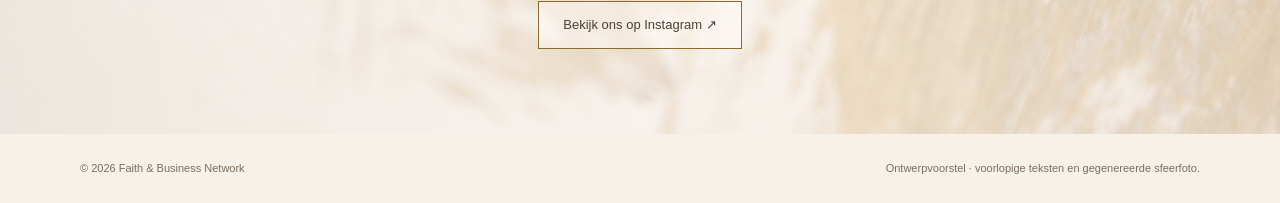
==== commit 95c4b252: "Update styles and background images in index.html" ====
--- a/index.html
+++ b/index.html
@@ -12,13 +12,12 @@
     :root {
       --cream: #f6f1e9;
       --paper: #fffcf7;
-      --ink: #1f1b16;
-      --ink-soft: #3a342c;
-      --text: #2d2924;
-      --muted: #6b645a;
+      --ink: #4a4036;
+      --text: #4a4036;
+      --muted: #7a6e60;
       --line: #e3d9c6;
       --gold: #b8934f;
-      --gold-dark: #7a5c26;
+      --gold-dark: #8a6a32;
       --sand: #e8dcc3;
     }
 
@@ -167,12 +166,15 @@
 
     .hero {
       padding: 65px 0 75px;
-      background: linear-gradient(
-        100deg,
-        #faf6ef 0%,
-        var(--cream) 45%,
-        #efe3cb 100%
-      );
+      background:
+        linear-gradient(
+          90deg,
+          rgba(246, 241, 233, .55) 0%,
+          rgba(246, 241, 233, .25) 45%,
+          rgba(246, 241, 233, 0) 75%
+        ),
+        url("images/achtergrond-goud.jpg") center / cover no-repeat;
+      background-color: var(--cream);
     }
 
     .hero-grid {
@@ -209,10 +211,10 @@
 
     .button {
       display: inline-block;
-      padding: 13px 24px;
-      border: 1px solid var(--ink);
-      background: var(--ink);
-      color: var(--cream);
+      padding: 12px 24px;
+      border: 1px solid var(--gold-dark);
+      background: rgba(255, 252, 247, .5);
+      color: var(--ink);
       text-decoration: none;
       font-size: 13px;
       cursor: pointer;
@@ -220,16 +222,16 @@
     }
 
     .button:hover {
-      border-color: var(--gold-dark);
-      background: var(--gold-dark);
-      color: white;
+      border-color: var(--gold);
+      background: var(--gold);
+      color: var(--ink);
     }
 
     .text-link {
       color: var(--ink);
       font-size: 13px;
       text-decoration: underline;
-      text-decoration-color: var(--gold);
+      text-decoration-color: var(--gold-dark);
       text-underline-offset: 5px;
     }
 
@@ -359,40 +361,25 @@
 
     .podcast {
       background:
-        radial-gradient(
-          ellipse at 88% 18%,
-          rgba(184, 147, 79, .38) 0,
-          rgba(184, 147, 79, 0) 38%
+        linear-gradient(
+          rgba(246, 241, 233, .3),
+          rgba(246, 241, 233, .3)
         ),
-        radial-gradient(
-          ellipse at 70% 90%,
-          rgba(255, 252, 247, .55) 0,
-          rgba(255, 252, 247, 0) 45%
-        ),
-        linear-gradient(
-          115deg,
-          #f4ecdc 0%,
-          #e8d9b8 55%,
-          #dcc79c 100%
-        );
-      color: var(--ink);
+        url("images/achtergrond-goud.jpg") 70% 40% / 150% auto no-repeat;
+      background-color: var(--sand);
     }
 
     .podcast .eyebrow {
-      color: #5e4519;
-    }
-
-    .podcast h2 {
-      color: var(--ink);
+      color: #6b5226;
     }
 
     .podcast p {
-      color: var(--text);
+      color: #5f554a;
     }
 
     .podcast-quote {
       padding: 35px 0 35px 40px;
-      border-left: 1px solid var(--gold);
+      border-left: 1px solid var(--gold-dark);
     }
 
     .podcast-quote blockquote {
@@ -405,6 +392,7 @@
       margin-top: 22px;
       padding: 7px 14px;
       border: 1px solid var(--gold-dark);
+      background: rgba(255, 252, 247, .5);
       color: var(--ink);
       font-size: 10px;
       letter-spacing: 2px;
@@ -448,7 +436,13 @@
 
     .contact {
       border-top: 1px solid var(--line);
-      background: #efe7d6;
+      background:
+        linear-gradient(
+          rgba(246, 241, 233, .45),
+          rgba(246, 241, 233, .45)
+        ),
+        url("images/achtergrond-goud.jpg") 30% 70% / cover no-repeat;
+      background-color: #efe7d6;
       text-align: center;
     }
 
@@ -485,7 +479,7 @@
     }
 
     dialog::backdrop {
-      background: rgba(31, 27, 22, .6);
+      background: rgba(60, 48, 36, .55);
     }
 
     dialog h2 {
@@ -561,6 +555,13 @@
 
       .hero {
         padding: 42px 0 50px;
+        background:
+          linear-gradient(
+            rgba(246, 241, 233, .45),
+            rgba(246, 241, 233, .45)
+          ),
+          url("images/achtergrond-goud.jpg") 65% center / cover no-repeat;
+        background-color: var(--cream);
       }
 
       .hero-grid,
@@ -608,10 +609,15 @@
         height: 280px;
       }
 
+      .podcast {
+        background-size: cover;
+        background-position: 70% center;
+      }
+
       .podcast-quote {
         padding: 28px 0 0;
         border-left: 0;
-        border-top: 1px solid var(--gold);
+        border-top: 1px solid var(--gold-dark);
       }
 
       .founders {
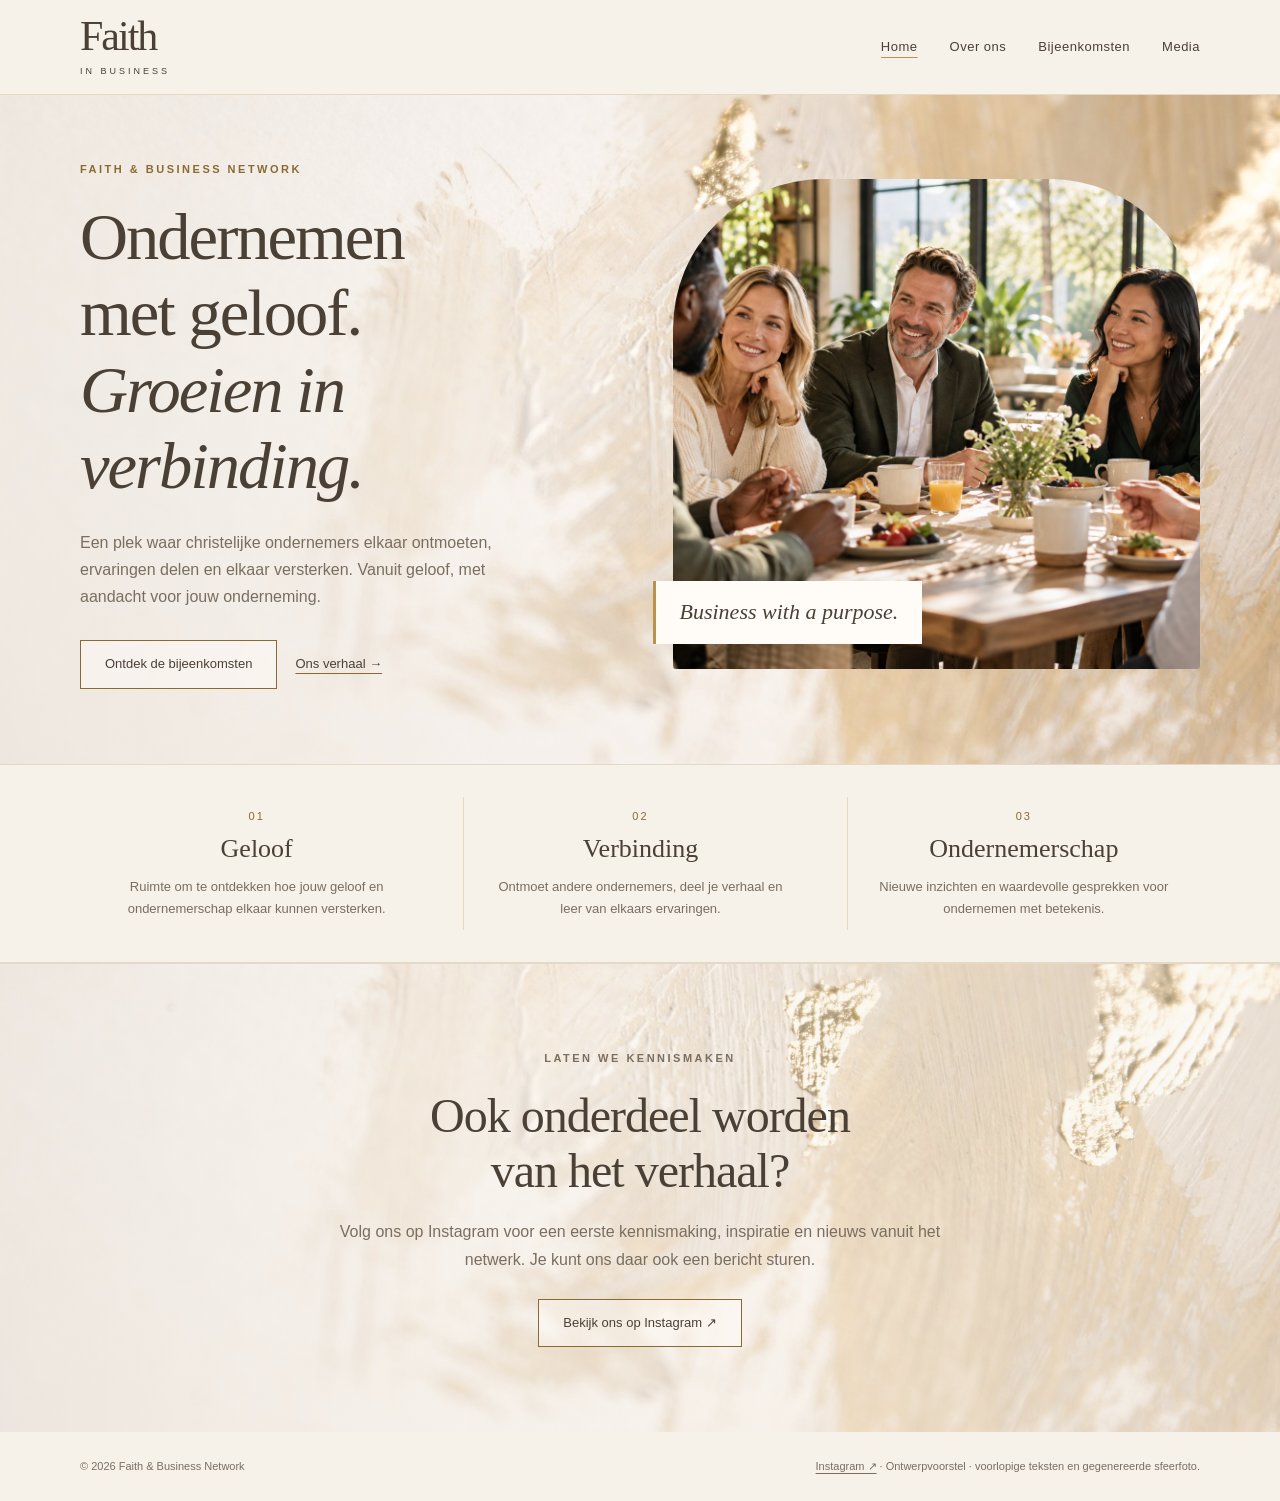
==== commit 969aa750: "Refactor index.html for navigation and styling Updated navigation links and removed unused sections " ====
--- a/index.html
+++ b/index.html
@@ -5,651 +5,14 @@
   <meta name="viewport" content="width=device-width, initial-scale=1">
   <meta name="description" content="Faith & Business Network: een plek waar christelijke ondernemers elkaar ontmoeten, inspireren en versterken.">
   <meta name="theme-color" content="#f6f1e9">
-
   <title>Faith & Business Network</title>
-
-  <style>
-    :root {
-      --cream: #f6f1e9;
-      --paper: #fffcf7;
-      --ink: #4a4036;
-      --text: #4a4036;
-      --muted: #7a6e60;
-      --line: #e3d9c6;
-      --gold: #b8934f;
-      --gold-dark: #8a6a32;
-      --sand: #e8dcc3;
-    }
-
-    * {
-      box-sizing: border-box;
-    }
-
-    html {
-      scroll-behavior: smooth;
-      scroll-padding-top: 100px;
-    }
-
-    body {
-      margin: 0;
-      background: var(--cream);
-      color: var(--text);
-      font-family: Arial, sans-serif;
-      line-height: 1.7;
-    }
-
-    button,
-    a {
-      -webkit-tap-highlight-color: transparent;
-    }
-
-    button {
-      font: inherit;
-    }
-
-    a {
-      color: inherit;
-    }
-
-    a:focus-visible,
-    button:focus-visible {
-      outline: 3px solid var(--gold);
-      outline-offset: 5px;
-    }
-
-    img {
-      display: block;
-      max-width: 100%;
-    }
-
-    h1,
-    h2,
-    h3,
-    p {
-      margin-top: 0;
-    }
-
-    h1,
-    h2,
-    h3 {
-      font-family: Georgia, serif;
-      font-weight: normal;
-      line-height: 1.15;
-    }
-
-    .container {
-      width: min(1120px, calc(100% - 48px));
-      margin-inline: auto;
-    }
-
-    .site-header {
-      position: sticky;
-      top: 0;
-      z-index: 20;
-      background: var(--cream);
-      border-bottom: 1px solid var(--line);
-    }
-
-    .header-inner {
-      min-height: 94px;
-      display: flex;
-      align-items: center;
-      justify-content: space-between;
-      gap: 28px;
-    }
-
-    .brand {
-      display: inline-flex;
-      flex-direction: column;
-      text-decoration: none;
-      color: var(--ink);
-      flex-shrink: 0;
-    }
-
-    .brand-name {
-      font: 42px/1 Georgia, serif;
-      letter-spacing: -2px;
-    }
-
-    .brand-subtitle {
-      margin-top: 7px;
-      font-size: 9px;
-      letter-spacing: 3px;
-      text-align: center;
-    }
-
-    .navigation {
-      display: flex;
-      align-items: center;
-      gap: 26px;
-    }
-
-    .navigation a {
-      text-decoration: none;
-      font-size: 13px;
-    }
-
-    .navigation a:hover {
-      color: var(--gold-dark);
-      text-decoration: underline;
-      text-underline-offset: 6px;
-    }
-
-    .navigation .nav-contact {
-      padding: 10px 19px;
-      border: 1px solid var(--gold);
-    }
-
-    .navigation .nav-contact:hover {
-      background: var(--gold);
-      color: var(--ink);
-      text-decoration: none;
-    }
-
-    .menu-button {
-      display: none;
-      padding: 8px 12px;
-      border: 1px solid var(--gold);
-      background: transparent;
-      color: var(--ink);
-      cursor: pointer;
-    }
-
-    .eyebrow {
-      margin-bottom: 20px;
-      color: var(--gold-dark);
-      font-size: 11px;
-      font-weight: bold;
-      letter-spacing: 2.5px;
-      text-transform: uppercase;
-    }
-
-    .hero {
-      padding: 65px 0 75px;
-      background:
-        linear-gradient(
-          90deg,
-          rgba(246, 241, 233, .55) 0%,
-          rgba(246, 241, 233, .25) 45%,
-          rgba(246, 241, 233, 0) 75%
-        ),
-        url("images/achtergrond-goud.jpg") center / cover no-repeat;
-      background-color: var(--cream);
-    }
-
-    .hero-grid {
-      display: grid;
-      grid-template-columns: minmax(0, 1fr) minmax(0, 1fr);
-      align-items: center;
-      gap: 65px;
-    }
-
-    .hero h1 {
-      margin-bottom: 24px;
-      color: var(--ink);
-      font-size: clamp(44px, 5.2vw, 72px);
-      letter-spacing: -2px;
-    }
-
-    .hero h1 em {
-      font-weight: normal;
-    }
-
-    .hero-description {
-      max-width: 430px;
-      margin-bottom: 30px;
-      color: var(--muted);
-      font-size: 16px;
-    }
-
-    .buttons {
-      display: flex;
-      flex-wrap: wrap;
-      align-items: center;
-      gap: 18px;
-    }
-
-    .button {
-      display: inline-block;
-      padding: 12px 24px;
-      border: 1px solid var(--gold-dark);
-      background: rgba(255, 252, 247, .5);
-      color: var(--ink);
-      text-decoration: none;
-      font-size: 13px;
-      cursor: pointer;
-      transition: background .2s, border-color .2s;
-    }
-
-    .button:hover {
-      border-color: var(--gold);
-      background: var(--gold);
-      color: var(--ink);
-    }
-
-    .text-link {
-      color: var(--ink);
-      font-size: 13px;
-      text-decoration: underline;
-      text-decoration-color: var(--gold-dark);
-      text-underline-offset: 5px;
-    }
-
-    .hero-visual {
-      position: relative;
-      margin: 0;
-    }
-
-    .hero-photo {
-      width: 100%;
-      height: 490px;
-      object-fit: cover;
-      object-position: center;
-      border-radius: 150px 150px 3px 3px;
-      background: var(--sand);
-    }
-
-    .photo-caption {
-      position: absolute;
-      left: -20px;
-      bottom: 25px;
-      max-width: calc(100% - 20px);
-      padding: 16px 24px;
-      border-left: 3px solid var(--gold);
-      background: var(--paper);
-      color: var(--ink);
-      box-shadow: 0 5px 25px rgba(70, 50, 20, .12);
-      font: italic 22px/1.4 Georgia, serif;
-    }
-
-    .values {
-      padding: 32px 0;
-      border-top: 1px solid var(--line);
-      border-bottom: 1px solid var(--line);
-    }
-
-    .values-grid {
-      display: grid;
-      grid-template-columns: repeat(3, minmax(0, 1fr));
-      gap: 30px;
-    }
-
-    .value {
-      padding: 10px 24px;
-      text-align: center;
-    }
-
-    .value + .value {
-      border-left: 1px solid var(--line);
-    }
-
-    .value-number {
-      display: block;
-      margin-bottom: 9px;
-      color: var(--gold-dark);
-      font-size: 11px;
-      letter-spacing: 2px;
-    }
-
-    .value h3 {
-      margin-bottom: 12px;
-      color: var(--ink);
-      font-size: 26px;
-    }
-
-    .value p {
-      margin-bottom: 0;
-      color: var(--muted);
-      font-size: 13px;
-    }
-
-    .section {
-      padding: 85px 0;
-    }
-
-    .section-heading {
-      max-width: 620px;
-      margin: 0 auto 40px;
-      text-align: center;
-    }
-
-    .section-heading h2,
-    .split-copy h2 {
-      margin-bottom: 20px;
-      color: var(--ink);
-      font-size: clamp(34px, 4vw, 48px);
-      letter-spacing: -1px;
-    }
-
-    .section-heading p {
-      color: var(--muted);
-    }
-
-    .split-grid {
-      display: grid;
-      grid-template-columns: minmax(0, 1fr) minmax(0, 1fr);
-      align-items: center;
-      gap: 70px;
-    }
-
-    .meeting-visual {
-      margin: 0;
-    }
-
-    .meeting-photo {
-      width: 100%;
-      height: 360px;
-      object-fit: cover;
-      object-position: center;
-      background: var(--sand);
-    }
-
-    .meeting-caption {
-      margin-top: 14px;
-      color: var(--muted);
-      font: italic 18px/1.5 Georgia, serif;
-    }
-
-    .split-copy p {
-      color: var(--muted);
-    }
-
-    .small-note {
-      margin-top: 18px;
-      font-size: 12px;
-    }
-
-    .podcast {
-      background:
-        linear-gradient(
-          rgba(246, 241, 233, .3),
-          rgba(246, 241, 233, .3)
-        ),
-        url("images/achtergrond-goud.jpg") 70% 40% / 150% auto no-repeat;
-      background-color: var(--sand);
-    }
-
-    .podcast .eyebrow {
-      color: #6b5226;
-    }
-
-    .podcast p {
-      color: #5f554a;
-    }
-
-    .podcast-quote {
-      padding: 35px 0 35px 40px;
-      border-left: 1px solid var(--gold-dark);
-    }
-
-    .podcast-quote blockquote {
-      margin: 0;
-      font: italic clamp(30px, 4vw, 45px)/1.3 Georgia, serif;
-    }
-
-    .coming-soon {
-      display: inline-block;
-      margin-top: 22px;
-      padding: 7px 14px;
-      border: 1px solid var(--gold-dark);
-      background: rgba(255, 252, 247, .5);
-      color: var(--ink);
-      font-size: 10px;
-      letter-spacing: 2px;
-      text-transform: uppercase;
-    }
-
-    .founders {
-      display: grid;
-      grid-template-columns: repeat(3, minmax(0, 1fr));
-      gap: 26px;
-    }
-
-    .founder-visual {
-      min-height: 260px;
-      display: flex;
-      align-items: center;
-      justify-content: center;
-      background: #efe6d3;
-      color: var(--gold);
-      font: 65px Georgia, serif;
-    }
-
-    .founder:nth-child(2) .founder-visual {
-      background: var(--sand);
-    }
-
-    .founder:nth-child(3) .founder-visual {
-      background: #ecdfc4;
-    }
-
-    .founder h3 {
-      margin: 20px 0 8px;
-      color: var(--ink);
-      font-size: 23px;
-    }
-
-    .founder p {
-      color: var(--muted);
-      font-size: 13px;
-    }
-
-    .contact {
-      border-top: 1px solid var(--line);
-      background:
-        linear-gradient(
-          rgba(246, 241, 233, .45),
-          rgba(246, 241, 233, .45)
-        ),
-        url("images/achtergrond-goud.jpg") 30% 70% / cover no-repeat;
-      background-color: #efe7d6;
-      text-align: center;
-    }
-
-    .contact .section-heading {
-      margin-bottom: 26px;
-    }
-
-    footer {
-      padding: 25px 0;
-      background: var(--cream);
-      color: var(--muted);
-      font-size: 11px;
-    }
-
-    .footer-inner {
-      display: flex;
-      justify-content: space-between;
-      flex-wrap: wrap;
-      gap: 12px;
-    }
-
-    footer p {
-      margin: 0;
-    }
-
-    dialog {
-      width: min(480px, calc(100% - 32px));
-      padding: 30px;
-      border: 1px solid var(--gold);
-      background: var(--paper);
-      color: var(--text);
-      max-height: calc(100dvh - 40px);
-      overflow: auto;
-    }
-
-    dialog::backdrop {
-      background: rgba(60, 48, 36, .55);
-    }
-
-    dialog h2 {
-      color: var(--ink);
-      font-size: 30px;
-    }
-
-    dialog p {
-      color: var(--muted);
-      font-size: 14px;
-    }
-
-    @media (max-width: 900px) {
-      .navigation {
-        gap: 16px;
-      }
-
-      .hero-grid,
-      .split-grid {
-        gap: 35px;
-      }
-
-      .hero-photo {
-        height: 430px;
-      }
-    }
-
-    @media (max-width: 720px) {
-      html {
-        scroll-padding-top: 85px;
-      }
-
-      .container {
-        width: calc(100% - 36px);
-      }
-
-      .header-inner {
-        min-height: 80px;
-        flex-wrap: wrap;
-        gap: 0;
-      }
-
-      .brand-name {
-        font-size: 36px;
-      }
-
-      .menu-button {
-        display: block;
-      }
-
-      .navigation {
-        display: none;
-        width: 100%;
-        padding: 20px 0;
-        flex-direction: column;
-        align-items: stretch;
-        gap: 0;
-      }
-
-      .navigation.is-open {
-        display: flex;
-      }
-
-      .navigation a {
-        padding: 12px 0;
-      }
-
-      .navigation .nav-contact {
-        margin-top: 8px;
-        padding: 10px 15px;
-        text-align: center;
-      }
-
-      .hero {
-        padding: 42px 0 50px;
-        background:
-          linear-gradient(
-            rgba(246, 241, 233, .45),
-            rgba(246, 241, 233, .45)
-          ),
-          url("images/achtergrond-goud.jpg") 65% center / cover no-repeat;
-        background-color: var(--cream);
-      }
-
-      .hero-grid,
-      .split-grid {
-        grid-template-columns: 1fr;
-        gap: 35px;
-      }
-
-      .hero h1 {
-        font-size: clamp(44px, 10vw, 62px);
-      }
-
-      .hero-photo {
-        height: 380px;
-        border-radius: 120px 120px 3px 3px;
-      }
-
-      .photo-caption {
-        left: 12px;
-        bottom: 18px;
-        max-width: calc(100% - 24px);
-        padding: 13px 18px;
-        font-size: 20px;
-      }
-
-      .values-grid {
-        grid-template-columns: 1fr;
-        gap: 0;
-      }
-
-      .value {
-        padding: 25px 10px;
-      }
-
-      .value + .value {
-        border-left: 0;
-        border-top: 1px solid var(--line);
-      }
-
-      .section {
-        padding: 55px 0;
-      }
-
-      .meeting-photo {
-        height: 280px;
-      }
-
-      .podcast {
-        background-size: cover;
-        background-position: 70% center;
-      }
-
-      .podcast-quote {
-        padding: 28px 0 0;
-        border-left: 0;
-        border-top: 1px solid var(--gold-dark);
-      }
-
-      .founders {
-        grid-template-columns: 1fr;
-        gap: 25px;
-      }
-
-      .founder-visual {
-        min-height: 230px;
-      }
-
-      .footer-inner {
-        flex-direction: column;
-      }
-    }
-
-    @media (prefers-reduced-motion: reduce) {
-      html {
-        scroll-behavior: auto;
-      }
-
-      .button {
-        transition: none;
-      }
-    }
-  </style>
+  <link rel="stylesheet" href="stijl.css">
 </head>
 
 <body>
   <header class="site-header">
     <div class="container header-inner">
-      <a class="brand" href="#home" aria-label="Faith & Business Network — Home">
+      <a class="brand" href="index.html" aria-label="Faith & Business Network — Home">
         <span class="brand-name">Faith</span>
         <span class="brand-subtitle">IN BUSINESS</span>
       </a>
@@ -665,17 +28,16 @@
       </button>
 
       <nav class="navigation" id="navigation" aria-label="Hoofdnavigatie">
-        <a href="#home">Home</a>
-        <a href="#over-ons">Over ons</a>
-        <a href="#bijeenkomsten">Bijeenkomsten</a>
-        <a href="#podcast">Podcast</a>
-        <a href="#contact" class="nav-contact">Kom in contact</a>
+        <a href="index.html" class="active" aria-current="page">Home</a>
+        <a href="over-ons.html">Over ons</a>
+        <a href="bijeenkomsten.html">Bijeenkomsten</a>
+        <a href="media.html">Media</a>
       </nav>
     </div>
   </header>
 
   <main>
-    <section class="hero" id="home">
+    <section class="hero">
       <div class="container hero-grid">
         <div>
           <p class="eyebrow">Faith & Business Network</p>
@@ -693,11 +55,11 @@
           </p>
 
           <div class="buttons">
-            <a class="button" href="#bijeenkomsten">
+            <a class="button" href="bijeenkomsten.html">
               Ontdek de bijeenkomsten
             </a>
 
-            <a class="text-link" href="#over-ons">
+            <a class="text-link" href="over-ons.html">
               Ons verhaal →
             </a>
           </div>
@@ -751,122 +113,7 @@
       </div>
     </section>
 
-    <section class="section" id="bijeenkomsten">
-      <div class="container split-grid">
-        <figure class="meeting-visual">
-          <img
-            class="meeting-photo"
-            src="images/network.png"
-            alt="Gegenereerd sfeerbeeld van een gezamenlijke ontmoeting aan tafel"
-            width="1536"
-            height="1024"
-            loading="lazy"
-            decoding="async"
-          >
-
-          <figcaption class="meeting-caption">
-            Een goed gesprek begint aan tafel.
-          </figcaption>
-        </figure>
-
-        <div class="split-copy">
-          <p class="eyebrow">Ontmoeten & inspireren</p>
-
-          <h2>Nieuwe verbindingen.<br>Gedeelde inspiratie.</h2>
-
-          <p>
-            Even uit de dagelijkse drukte van je onderneming.
-            Aan tafel met mensen die begrijpen wat jou bezighoudt,
-            met ruimte voor geloof, ideeën en nieuwe ontmoetingen.
-          </p>
-
-          <p>
-            Ontdek Faith & Business Network en maak kennis
-            met andere christelijke ondernemers.
-          </p>
-
-          <button class="button" id="meeting-button" type="button">
-            Meer over bijeenkomsten
-          </button>
-
-          <p class="small-note">
-            De agenda en informatie over aanmelden volgen.
-          </p>
-        </div>
-      </div>
-    </section>
-
-    <section class="section podcast" id="podcast">
-      <div class="container split-grid">
-        <div class="split-copy">
-          <p class="eyebrow">Faith & Business Podcast</p>
-
-          <h2>Verhalen die<br>je verder brengen.</h2>
-
-          <p>
-            Gesprekken over geloof, ondernemen en de keuzes
-            die daarbij horen. Met ruimte voor de mooie
-            momenten én de uitdagingen.
-          </p>
-
-          <span class="coming-soon">Binnenkort</span>
-        </div>
-
-        <div class="podcast-quote">
-          <blockquote>
-            “Wat betekent het om te ondernemen
-            vanuit wat je gelooft?”
-          </blockquote>
-        </div>
-      </div>
-    </section>
-
-    <section class="section" id="over-ons">
-      <div class="container">
-        <div class="section-heading">
-          <p class="eyebrow">Ons verhaal</p>
-
-          <h2>Drie vrouwen.<br>Een gedeelde missie.</h2>
-
-          <p>
-            Achter Faith & Business Network staan drie vrouwen
-            met een hart voor geloof, verbinding en ondernemerschap.
-            Samen bouwen zij aan een plek voor christelijke ondernemers.
-          </p>
-        </div>
-
-        <div class="founders">
-          <article class="founder">
-            <div class="founder-visual" aria-hidden="true">01</div>
-            <h3>Maak kennis</h3>
-            <p>
-              Hier komt de foto, naam en persoonlijke
-              introductie van de eerste oprichter.
-            </p>
-          </article>
-
-          <article class="founder">
-            <div class="founder-visual" aria-hidden="true">02</div>
-            <h3>Het verhaal erachter</h3>
-            <p>
-              Hier komt de foto, naam en persoonlijke
-              introductie van de tweede oprichter.
-            </p>
-          </article>
-
-          <article class="founder">
-            <div class="founder-visual" aria-hidden="true">03</div>
-            <h3>Een gedeelde passie</h3>
-            <p>
-              Hier komt de foto, naam en persoonlijke
-              introductie van de derde oprichter.
-            </p>
-          </article>
-        </div>
-      </div>
-    </section>
-
-    <section class="section contact" id="contact">
+    <section class="section contact">
       <div class="container">
         <div class="section-heading">
           <p class="eyebrow">Laten we kennismaken</p>
@@ -895,97 +142,17 @@
   <footer>
     <div class="container footer-inner">
       <p>© 2026 Faith & Business Network</p>
-      <p>Ontwerpvoorstel · voorlopige teksten en gegenereerde sfeerfoto.</p>
+      <p>
+        <a
+          href="https://www.instagram.com/faithandbusinessnetwork/"
+          target="_blank"
+          rel="noopener noreferrer"
+        >Instagram ↗</a>
+        · Ontwerpvoorstel · voorlopige teksten en gegenereerde sfeerfoto.
+      </p>
     </div>
   </footer>
 
-  <dialog id="meeting-dialog" aria-labelledby="meeting-title">
-    <h2 id="meeting-title">Bijeenkomsten</h2>
-
-    <p>
-      We werken aan de agenda van Faith & Business Network.
-      Binnenkort vind je hier de data, locaties en informatie
-      over hoe je je kunt aanmelden.
-    </p>
-
-    <p>
-      Volg ons ondertussen op Instagram om op de hoogte te blijven.
-    </p>
-
-    <p>
-      <a
-        class="text-link"
-        href="https://www.instagram.com/faithandbusinessnetwork/"
-        target="_blank"
-        rel="noopener noreferrer"
-      >
-        Naar Instagram ↗
-      </a>
-    </p>
-
-    <form method="dialog">
-      <button class="button" type="submit">Sluiten</button>
-    </form>
-  </dialog>
-
-  <script>
-    (() => {
-      const menuButton = document.getElementById('menu-button');
-      const navigation = document.getElementById('navigation');
-      const meetingButton = document.getElementById('meeting-button');
-      const meetingDialog = document.getElementById('meeting-dialog');
-
-      function closeMenu() {
-        navigation.classList.remove('is-open');
-        menuButton.setAttribute('aria-expanded', 'false');
-        menuButton.textContent = 'Menu';
-      }
-
-      menuButton.addEventListener('click', () => {
-        const isOpen = navigation.classList.toggle('is-open');
-
-        menuButton.setAttribute('aria-expanded', String(isOpen));
-        menuButton.textContent = isOpen ? 'Sluiten' : 'Menu';
-      });
-
-      navigation.querySelectorAll('a').forEach(link => {
-        link.addEventListener('click', closeMenu);
-      });
-
-      document.addEventListener('keydown', event => {
-        if (
-          event.key === 'Escape' &&
-          navigation.classList.contains('is-open')
-        ) {
-          closeMenu();
-          menuButton.focus();
-        }
-      });
-
-      window.matchMedia('(min-width: 721px)')
-        .addEventListener('change', event => {
-          if (event.matches) closeMenu();
-        });
-
-      meetingButton.addEventListener('click', () => {
-        meetingDialog.showModal();
-      });
-
-      meetingDialog.addEventListener('click', event => {
-        if (event.target !== meetingDialog) return;
-
-        const bounds = meetingDialog.getBoundingClientRect();
-
-        if (
-          event.clientX < bounds.left ||
-          event.clientX > bounds.right ||
-          event.clientY < bounds.top ||
-          event.clientY > bounds.bottom
-        ) {
-          meetingDialog.close();
-        }
-      });
-    })();
-  </script>
+  <script src="menu.js"></script>
 </body>
 </html>
--- a/stijl.css
+++ b/stijl.css
@@ -0,0 +1,607 @@
+:root {
+  --cream: #f6f1e9;
+  --paper: #fffcf7;
+  --ink: #4a4036;
+  --text: #4a4036;
+  --muted: #7a6e60;
+  --line: #e3d9c6;
+  --gold: #b8934f;
+  --gold-dark: #8a6a32;
+  --sand: #e8dcc3;
+}
+
+* {
+  box-sizing: border-box;
+}
+
+body {
+  margin: 0;
+  min-height: 100vh;
+  display: flex;
+  flex-direction: column;
+  background: var(--cream);
+  color: var(--text);
+  font-family: Arial, sans-serif;
+  line-height: 1.7;
+}
+
+main {
+  flex: 1;
+  display: flex;
+  flex-direction: column;
+}
+
+button,
+a {
+  -webkit-tap-highlight-color: transparent;
+}
+
+button {
+  font: inherit;
+}
+
+a {
+  color: inherit;
+}
+
+a:focus-visible,
+button:focus-visible {
+  outline: 3px solid var(--gold);
+  outline-offset: 5px;
+}
+
+img {
+  display: block;
+  max-width: 100%;
+}
+
+h1,
+h2,
+h3,
+p {
+  margin-top: 0;
+}
+
+h1,
+h2,
+h3 {
+  font-family: Georgia, serif;
+  font-weight: normal;
+  line-height: 1.15;
+}
+
+.container {
+  width: min(1120px, calc(100% - 48px));
+  margin-inline: auto;
+}
+
+.site-header {
+  position: sticky;
+  top: 0;
+  z-index: 20;
+  background: var(--cream);
+  border-bottom: 1px solid var(--line);
+}
+
+.header-inner {
+  min-height: 94px;
+  display: flex;
+  align-items: center;
+  justify-content: space-between;
+  gap: 28px;
+}
+
+.brand {
+  display: inline-flex;
+  flex-direction: column;
+  text-decoration: none;
+  color: var(--ink);
+  flex-shrink: 0;
+}
+
+.brand-name {
+  font: 42px/1 Georgia, serif;
+  letter-spacing: -2px;
+}
+
+.brand-subtitle {
+  margin-top: 7px;
+  font-size: 9px;
+  letter-spacing: 3px;
+  text-align: center;
+}
+
+.navigation {
+  display: flex;
+  align-items: center;
+  gap: 32px;
+}
+
+.navigation a {
+  text-decoration: none;
+  font-size: 13px;
+  letter-spacing: .5px;
+}
+
+.navigation a:hover {
+  color: var(--gold-dark);
+  text-decoration: underline;
+  text-underline-offset: 6px;
+}
+
+.navigation a.active {
+  text-decoration: underline;
+  text-decoration-color: var(--gold);
+  text-underline-offset: 6px;
+}
+
+.menu-button {
+  display: none;
+  padding: 8px 12px;
+  border: 1px solid var(--gold);
+  background: transparent;
+  color: var(--ink);
+  cursor: pointer;
+}
+
+.eyebrow {
+  margin-bottom: 20px;
+  color: var(--gold-dark);
+  font-size: 11px;
+  font-weight: bold;
+  letter-spacing: 2.5px;
+  text-transform: uppercase;
+}
+
+.hero {
+  padding: 65px 0 75px;
+  background:
+    linear-gradient(
+      90deg,
+      rgba(246, 241, 233, .55) 0%,
+      rgba(246, 241, 233, .25) 45%,
+      rgba(246, 241, 233, 0) 75%
+    ),
+    url("images/achtergrond-goud.jpg") center / cover no-repeat;
+  background-color: var(--cream);
+}
+
+.hero-grid {
+  display: grid;
+  grid-template-columns: minmax(0, 1fr) minmax(0, 1fr);
+  align-items: center;
+  gap: 65px;
+}
+
+.hero h1 {
+  margin-bottom: 24px;
+  color: var(--ink);
+  font-size: clamp(44px, 5.2vw, 72px);
+  letter-spacing: -2px;
+}
+
+.hero h1 em {
+  font-weight: normal;
+}
+
+.hero-description {
+  max-width: 430px;
+  margin-bottom: 30px;
+  color: var(--muted);
+  font-size: 16px;
+}
+
+.buttons {
+  display: flex;
+  flex-wrap: wrap;
+  align-items: center;
+  gap: 18px;
+}
+
+.button {
+  display: inline-block;
+  padding: 12px 24px;
+  border: 1px solid var(--gold-dark);
+  background: rgba(255, 252, 247, .5);
+  color: var(--ink);
+  text-decoration: none;
+  font-size: 13px;
+  cursor: pointer;
+  transition: background .2s, border-color .2s;
+}
+
+.button:hover {
+  border-color: var(--gold);
+  background: var(--gold);
+  color: var(--ink);
+}
+
+.text-link {
+  color: var(--ink);
+  font-size: 13px;
+  text-decoration: underline;
+  text-decoration-color: var(--gold-dark);
+  text-underline-offset: 5px;
+}
+
+.hero-visual {
+  position: relative;
+  margin: 0;
+}
+
+.hero-photo {
+  width: 100%;
+  height: 490px;
+  object-fit: cover;
+  object-position: center;
+  border-radius: 150px 150px 3px 3px;
+  background: var(--sand);
+}
+
+.photo-caption {
+  position: absolute;
+  left: -20px;
+  bottom: 25px;
+  max-width: calc(100% - 20px);
+  padding: 16px 24px;
+  border-left: 3px solid var(--gold);
+  background: var(--paper);
+  color: var(--ink);
+  box-shadow: 0 5px 25px rgba(70, 50, 20, .12);
+  font: italic 22px/1.4 Georgia, serif;
+}
+
+.values {
+  padding: 32px 0;
+  border-top: 1px solid var(--line);
+  border-bottom: 1px solid var(--line);
+}
+
+.values-grid {
+  display: grid;
+  grid-template-columns: repeat(3, minmax(0, 1fr));
+  gap: 30px;
+}
+
+.value {
+  padding: 10px 24px;
+  text-align: center;
+}
+
+.value + .value {
+  border-left: 1px solid var(--line);
+}
+
+.value-number {
+  display: block;
+  margin-bottom: 9px;
+  color: var(--gold-dark);
+  font-size: 11px;
+  letter-spacing: 2px;
+}
+
+.value h3 {
+  margin-bottom: 12px;
+  color: var(--ink);
+  font-size: 26px;
+}
+
+.value p {
+  margin-bottom: 0;
+  color: var(--muted);
+  font-size: 13px;
+}
+
+.section {
+  padding: 85px 0;
+}
+
+.section-fill {
+  flex: 1;
+  display: flex;
+  align-items: center;
+}
+
+.section-heading {
+  max-width: 620px;
+  margin: 0 auto 40px;
+  text-align: center;
+}
+
+.section-heading h2,
+.split-copy h2 {
+  margin-bottom: 20px;
+  color: var(--ink);
+  font-size: clamp(34px, 4vw, 48px);
+  letter-spacing: -1px;
+}
+
+.section-heading p {
+  color: var(--muted);
+}
+
+.split-grid {
+  display: grid;
+  grid-template-columns: minmax(0, 1fr) minmax(0, 1fr);
+  align-items: center;
+  gap: 70px;
+}
+
+.meeting-visual {
+  margin: 0;
+}
+
+.meeting-photo {
+  width: 100%;
+  height: 360px;
+  object-fit: cover;
+  object-position: center;
+  background: var(--sand);
+}
+
+.meeting-caption {
+  margin-top: 14px;
+  color: var(--muted);
+  font: italic 18px/1.5 Georgia, serif;
+}
+
+.split-copy p {
+  color: var(--muted);
+}
+
+.small-note {
+  margin-top: 18px;
+  font-size: 12px;
+}
+
+.podcast {
+  background:
+    linear-gradient(
+      rgba(246, 241, 233, .3),
+      rgba(246, 241, 233, .3)
+    ),
+    url("images/achtergrond-goud.jpg") 70% 40% / 150% auto no-repeat;
+  background-color: var(--sand);
+}
+
+.podcast .eyebrow {
+  color: #6b5226;
+}
+
+.podcast p {
+  color: #5f554a;
+}
+
+.podcast-quote {
+  padding: 35px 0 35px 40px;
+  border-left: 1px solid var(--gold-dark);
+}
+
+.podcast-quote blockquote {
+  margin: 0;
+  font: italic clamp(30px, 4vw, 45px)/1.3 Georgia, serif;
+}
+
+.coming-soon {
+  display: inline-block;
+  margin-top: 22px;
+  padding: 7px 14px;
+  border: 1px solid var(--gold-dark);
+  background: rgba(255, 252, 247, .5);
+  color: var(--ink);
+  font-size: 10px;
+  letter-spacing: 2px;
+  text-transform: uppercase;
+}
+
+.founders {
+  display: grid;
+  grid-template-columns: repeat(3, minmax(0, 1fr));
+  gap: 26px;
+}
+
+.founder-visual {
+  min-height: 260px;
+  display: flex;
+  align-items: center;
+  justify-content: center;
+  background: #efe6d3;
+  color: var(--gold);
+  font: 65px Georgia, serif;
+}
+
+.founder:nth-child(2) .founder-visual {
+  background: var(--sand);
+}
+
+.founder:nth-child(3) .founder-visual {
+  background: #ecdfc4;
+}
+
+.founder h3 {
+  margin: 20px 0 8px;
+  color: var(--ink);
+  font-size: 23px;
+}
+
+.founder p {
+  color: var(--muted);
+  font-size: 13px;
+}
+
+.contact {
+  border-top: 1px solid var(--line);
+  background:
+    linear-gradient(
+      rgba(246, 241, 233, .45),
+      rgba(246, 241, 233, .45)
+    ),
+    url("images/achtergrond-goud.jpg") 30% 70% / cover no-repeat;
+  background-color: #efe7d6;
+  text-align: center;
+}
+
+.contact .section-heading {
+  margin-bottom: 26px;
+}
+
+footer {
+  padding: 25px 0;
+  background: var(--cream);
+  color: var(--muted);
+  font-size: 11px;
+}
+
+.footer-inner {
+  display: flex;
+  justify-content: space-between;
+  flex-wrap: wrap;
+  gap: 12px;
+}
+
+footer p {
+  margin: 0;
+}
+
+footer a {
+  text-decoration: underline;
+  text-underline-offset: 3px;
+}
+
+@media (max-width: 900px) {
+  .navigation {
+    gap: 20px;
+  }
+
+  .hero-grid,
+  .split-grid {
+    gap: 35px;
+  }
+
+  .hero-photo {
+    height: 430px;
+  }
+}
+
+@media (max-width: 720px) {
+  .container {
+    width: calc(100% - 36px);
+  }
+
+  .header-inner {
+    min-height: 80px;
+    flex-wrap: wrap;
+    gap: 0;
+  }
+
+  .brand-name {
+    font-size: 36px;
+  }
+
+  .menu-button {
+    display: block;
+  }
+
+  .navigation {
+    display: none;
+    width: 100%;
+    padding: 20px 0;
+    flex-direction: column;
+    align-items: stretch;
+    gap: 0;
+  }
+
+  .navigation.is-open {
+    display: flex;
+  }
+
+  .navigation a {
+    padding: 12px 0;
+  }
+
+  .hero {
+    padding: 42px 0 50px;
+    background:
+      linear-gradient(
+        rgba(246, 241, 233, .45),
+        rgba(246, 241, 233, .45)
+      ),
+      url("images/achtergrond-goud.jpg") 65% center / cover no-repeat;
+    background-color: var(--cream);
+  }
+
+  .hero-grid,
+  .split-grid {
+    grid-template-columns: 1fr;
+    gap: 35px;
+  }
+
+  .hero h1 {
+    font-size: clamp(44px, 10vw, 62px);
+  }
+
+  .hero-photo {
+    height: 380px;
+    border-radius: 120px 120px 3px 3px;
+  }
+
+  .photo-caption {
+    left: 12px;
+    bottom: 18px;
+    max-width: calc(100% - 24px);
+    padding: 13px 18px;
+    font-size: 20px;
+  }
+
+  .values-grid {
+    grid-template-columns: 1fr;
+    gap: 0;
+  }
+
+  .value {
+    padding: 25px 10px;
+  }
+
+  .value + .value {
+    border-left: 0;
+    border-top: 1px solid var(--line);
+  }
+
+  .section {
+    padding: 55px 0;
+  }
+
+  .meeting-photo {
+    height: 280px;
+  }
+
+  .podcast {
+    background-size: cover;
+    background-position: 70% center;
+  }
+
+  .podcast-quote {
+    padding: 28px 0 0;
+    border-left: 0;
+    border-top: 1px solid var(--gold-dark);
+  }
+
+  .founders {
+    grid-template-columns: 1fr;
+    gap: 25px;
+  }
+
+  .founder-visual {
+    min-height: 230px;
+  }
+
+  .footer-inner {
+    flex-direction: column;
+  }
+}
+
+@media (prefers-reduced-motion: reduce) {
+  .button {
+    transition: none;
+  }
+}
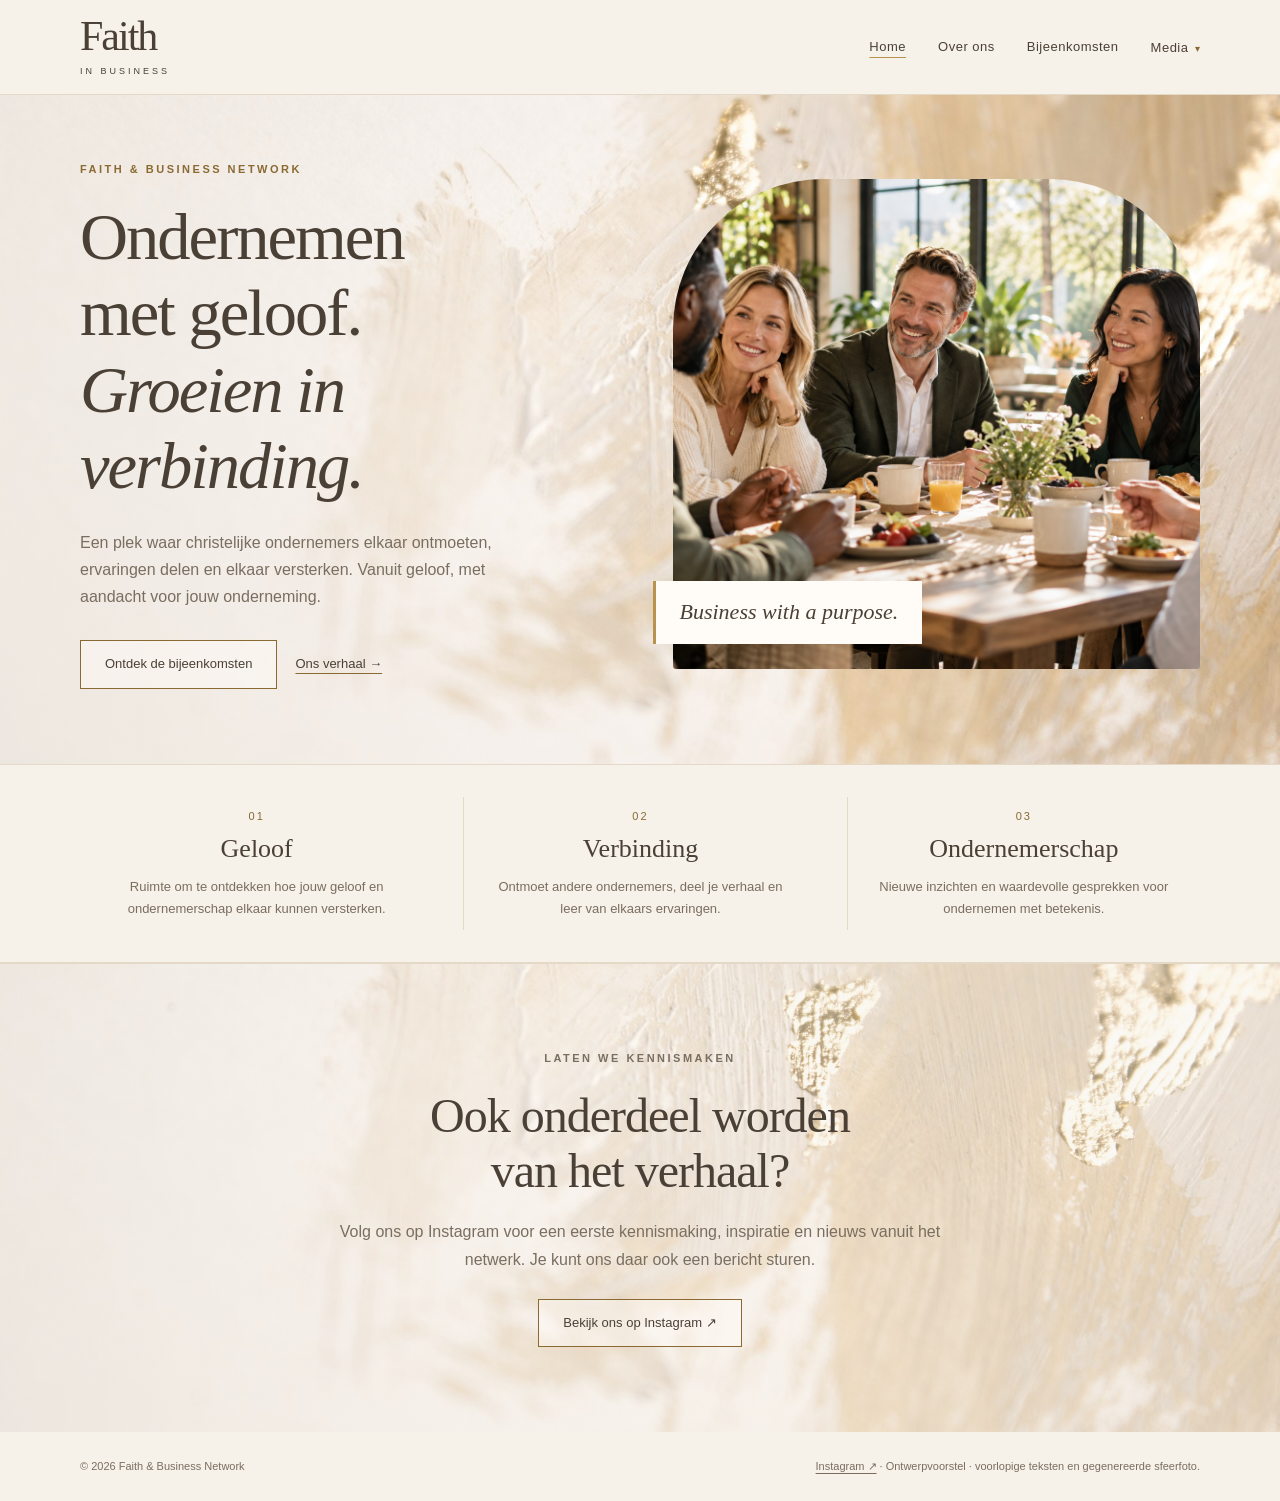
==== commit 27c266d5: "Enhance navigation with Media submenu Added a submenu under the Media section with links to YouTube," ====
--- a/index.html
+++ b/index.html
@@ -31,7 +31,22 @@
         <a href="index.html" class="active" aria-current="page">Home</a>
         <a href="over-ons.html">Over ons</a>
         <a href="bijeenkomsten.html">Bijeenkomsten</a>
-        <a href="media.html">Media</a>
+
+        <div class="has-submenu">
+          <a href="media.html">Media</a>
+
+          <ul class="submenu" aria-label="Media-opties">
+            <li><a href="media.html#youtube">YouTube</a></li>
+            <li><a href="media.html#podcast">Podcast</a></li>
+            <li>
+              <a
+                href="https://www.instagram.com/faithandbusinessnetwork/"
+                target="_blank"
+                rel="noopener noreferrer"
+              >Instagram ↗</a>
+            </li>
+          </ul>
+        </div>
       </nav>
     </div>
   </header>
--- a/stijl.css
+++ b/stijl.css
@@ -14,6 +14,11 @@
   box-sizing: border-box;
 }
 
+html {
+  scroll-behavior: smooth;
+  scroll-padding-top: 100px;
+}
+
 body {
   margin: 0;
   min-height: 100vh;
@@ -133,6 +138,59 @@
   text-decoration: underline;
   text-decoration-color: var(--gold);
   text-underline-offset: 6px;
+}
+
+.has-submenu {
+  position: relative;
+}
+
+.has-submenu > a::after {
+  content: "▾";
+  margin-left: 6px;
+  color: var(--gold-dark);
+  font-size: 10px;
+}
+
+.submenu {
+  display: none;
+  position: absolute;
+  top: calc(100% + 12px);
+  left: 50%;
+  z-index: 30;
+  min-width: 180px;
+  margin: 0;
+  padding: 8px 0;
+  list-style: none;
+  transform: translateX(-50%);
+  border: 1px solid var(--line);
+  border-top: 2px solid var(--gold);
+  background: var(--paper);
+  box-shadow: 0 8px 25px rgba(70, 50, 20, .12);
+}
+
+.submenu::before {
+  content: "";
+  position: absolute;
+  top: -14px;
+  left: 0;
+  right: 0;
+  height: 12px;
+}
+
+.has-submenu:hover .submenu,
+.has-submenu:focus-within .submenu {
+  display: block;
+}
+
+.submenu a {
+  display: block;
+  padding: 10px 22px;
+  white-space: nowrap;
+}
+
+.submenu a:hover {
+  background: var(--cream);
+  text-decoration: none;
 }
 
 .menu-button {
@@ -151,6 +209,13 @@
   font-weight: bold;
   letter-spacing: 2.5px;
   text-transform: uppercase;
+}
+
+.page-title {
+  margin-bottom: 20px;
+  color: var(--ink);
+  font-size: clamp(34px, 4vw, 48px);
+  letter-spacing: -1px;
 }
 
 .hero {
@@ -394,10 +459,19 @@
   text-transform: uppercase;
 }
 
+.section-heading .coming-soon {
+  margin-top: 4px;
+}
+
 .founders {
-  display: grid;
-  grid-template-columns: repeat(3, minmax(0, 1fr));
-  gap: 26px;
+  display: flex;
+  flex-wrap: wrap;
+  justify-content: center;
+  gap: 40px 26px;
+}
+
+.founder {
+  width: calc((100% - 52px) / 3);
 }
 
 .founder-visual {
@@ -410,11 +484,11 @@
   font: 65px Georgia, serif;
 }
 
-.founder:nth-child(2) .founder-visual {
+.founder:nth-child(2n) .founder-visual {
   background: var(--sand);
 }
 
-.founder:nth-child(3) .founder-visual {
+.founder:nth-child(3n) .founder-visual {
   background: #ecdfc4;
 }
 
@@ -481,9 +555,17 @@
   .hero-photo {
     height: 430px;
   }
+
+  .founder {
+    width: calc((100% - 26px) / 2);
+  }
 }
 
 @media (max-width: 720px) {
+  html {
+    scroll-padding-top: 85px;
+  }
+
   .container {
     width: calc(100% - 36px);
   }
@@ -517,6 +599,34 @@
 
   .navigation a {
     padding: 12px 0;
+  }
+
+  .has-submenu > a::after {
+    content: none;
+  }
+
+  .submenu {
+    display: block;
+    position: static;
+    min-width: 0;
+    padding: 0 0 0 16px;
+    transform: none;
+    border: 0;
+    background: transparent;
+    box-shadow: none;
+  }
+
+  .submenu::before {
+    content: none;
+  }
+
+  .submenu a {
+    padding: 10px 0;
+    color: var(--muted);
+  }
+
+  .submenu a:hover {
+    background: transparent;
   }
 
   .hero {
@@ -587,8 +697,11 @@
   }
 
   .founders {
-    grid-template-columns: 1fr;
-    gap: 25px;
+    gap: 35px 0;
+  }
+
+  .founder {
+    width: 100%;
   }
 
   .founder-visual {
@@ -601,6 +714,10 @@
 }
 
 @media (prefers-reduced-motion: reduce) {
+  html {
+    scroll-behavior: auto;
+  }
+
   .button {
     transition: none;
   }
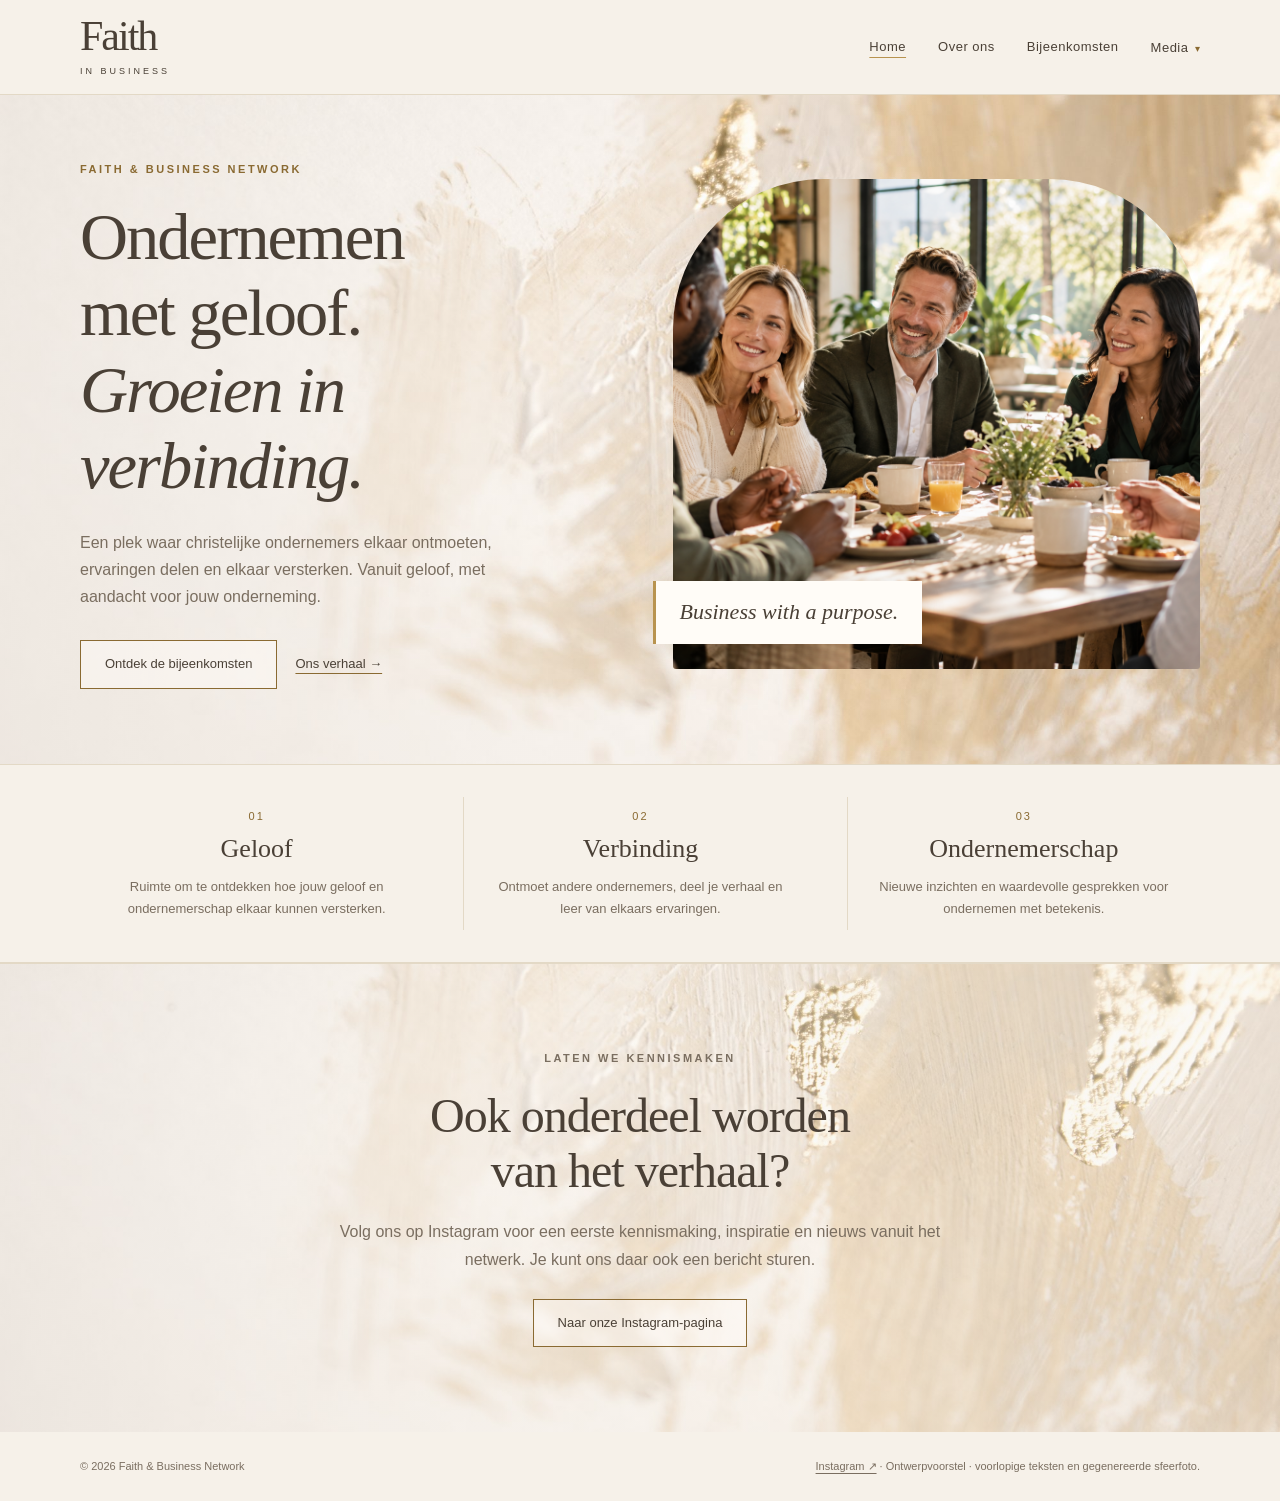
==== commit e1168298: "Update media links to new HTML files" ====
--- a/index.html
+++ b/index.html
@@ -36,15 +36,9 @@
           <a href="media.html">Media</a>
 
           <ul class="submenu" aria-label="Media-opties">
-            <li><a href="media.html#youtube">YouTube</a></li>
-            <li><a href="media.html#podcast">Podcast</a></li>
-            <li>
-              <a
-                href="https://www.instagram.com/faithandbusinessnetwork/"
-                target="_blank"
-                rel="noopener noreferrer"
-              >Instagram ↗</a>
-            </li>
+            <li><a href="youtube.html">YouTube</a></li>
+            <li><a href="podcast.html">Podcast</a></li>
+            <li><a href="instagram.html">Instagram</a></li>
           </ul>
         </div>
       </nav>
@@ -142,13 +136,8 @@
           </p>
         </div>
 
-        <a
-          class="button"
-          href="https://www.instagram.com/faithandbusinessnetwork/"
-          target="_blank"
-          rel="noopener noreferrer"
-        >
-          Bekijk ons op Instagram ↗
+        <a class="button" href="instagram.html">
+          Naar onze Instagram-pagina
         </a>
       </div>
     </section>
--- a/stijl.css
+++ b/stijl.css
@@ -357,6 +357,11 @@
   font-size: 13px;
 }
 
+.value .text-link {
+  display: inline-block;
+  margin-top: 16px;
+}
+
 .section {
   padding: 85px 0;
 }
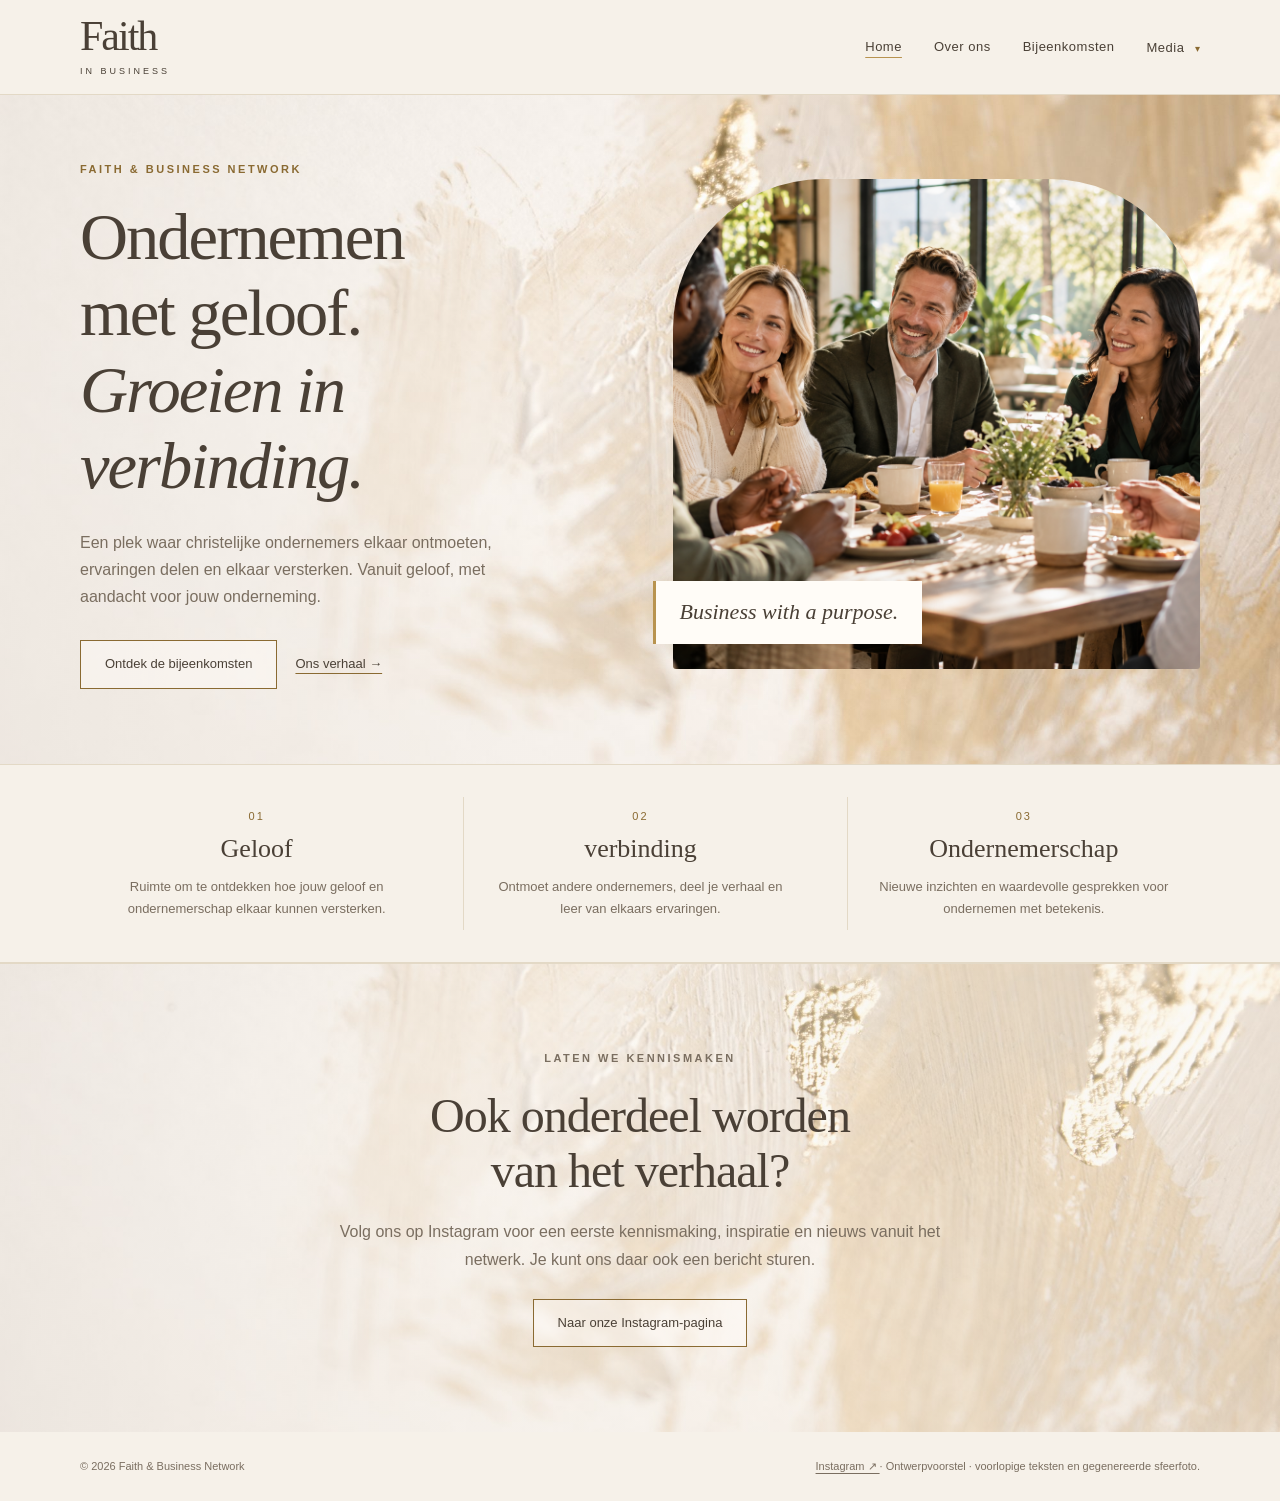
==== commit 77c2cea9: "Refactor index.html for improved structure and semantics" ====
--- a/index.html
+++ b/index.html
@@ -9,9 +9,12 @@
   <link rel="stylesheet" href="stijl.css">
 </head>
 
-<body>
+<body data-inhoud="home">
+
+  <!-- HEADER -->
   <header class="site-header">
     <div class="container header-inner">
+
       <a class="brand" href="index.html" aria-label="Faith & Business Network — Home">
         <span class="brand-name">Faith</span>
         <span class="brand-subtitle">IN BUSINESS</span>
@@ -28,53 +31,117 @@
       </button>
 
       <nav class="navigation" id="navigation" aria-label="Hoofdnavigatie">
-        <a href="index.html" class="active" aria-current="page">Home</a>
-        <a href="over-ons.html">Over ons</a>
-        <a href="bijeenkomsten.html">Bijeenkomsten</a>
+
+        <a href="index.html" class="active" aria-current="page">
+          Home
+        </a>
+
+        <a href="over-ons.html">
+          Over ons
+        </a>
+
+        <a href="bijeenkomsten.html">
+          Bijeenkomsten
+        </a>
 
         <div class="has-submenu">
-          <a href="media.html">Media</a>
+
+          <a href="media.html">
+            Media
+          </a>
 
           <ul class="submenu" aria-label="Media-opties">
-            <li><a href="youtube.html">YouTube</a></li>
-            <li><a href="podcast.html">Podcast</a></li>
-            <li><a href="instagram.html">Instagram</a></li>
+
+            <li>
+              <a href="youtube.html">YouTube</a>
+            </li>
+
+            <li>
+              <a href="podcast.html">Podcast</a>
+            </li>
+
+            <li>
+              <a href="instagram.html">Instagram</a>
+            </li>
+
           </ul>
+
         </div>
+
       </nav>
+
     </div>
   </header>
 
+
+  <!-- HOOFDINHOUD -->
   <main>
+
+
+    <!-- HERO SECTIE -->
     <section class="hero">
+
       <div class="container hero-grid">
+
         <div>
-          <p class="eyebrow">Faith & Business Network</p>
+
+          <p
+            class="eyebrow"
+            data-tekst="home.hero.eyebrow"
+          >
+            Faith & Business Network
+          </p>
 
           <h1>
-            Ondernemen<br>
-            met geloof.<br>
-            <em>Groeien in verbinding.</em>
+
+            <span data-tekst="home.hero.titel">
+              Ondernemen<br>
+              met geloof.
+            </span>
+
+            <br>
+
+            <em data-tekst="home.hero.titel_accent">
+              Groeien in verbinding.
+            </em>
+
           </h1>
 
-          <p class="hero-description">
+          <p
+            class="hero-description"
+            data-tekst="home.hero.tekst"
+          >
             Een plek waar christelijke ondernemers elkaar ontmoeten,
             ervaringen delen en elkaar versterken. Vanuit geloof,
             met aandacht voor jouw onderneming.
           </p>
 
           <div class="buttons">
-            <a class="button" href="bijeenkomsten.html">
+
+            <a
+              class="button"
+              href="bijeenkomsten.html"
+              data-tekst="home.hero.knop_tekst"
+            >
               Ontdek de bijeenkomsten
             </a>
 
-            <a class="text-link" href="over-ons.html">
+            <a
+              class="text-link"
+              href="over-ons.html"
+              data-tekst="home.hero.link_tekst"
+            >
               Ons verhaal →
             </a>
+
           </div>
+
         </div>
 
+
+        <!-- HERO AFBEELDING -->
         <figure class="hero-visual">
+
           <img
             class="hero-photo"
             src="images/network.png"
@@ -82,81 +149,186 @@
             width="1536"
             height="1024"
             fetchpriority="high"
-          >
-
-          <figcaption class="photo-caption">
+            data-foto="home.hero.foto"
+            data-alt="home.hero.foto_alt"
+          >
+
+          <figcaption
+            class="photo-caption"
+            data-tekst="home.hero.bijschrift"
+          >
             Business with a purpose.
           </figcaption>
+
         </figure>
+
       </div>
+
     </section>
 
-    <section class="values" aria-label="Waar we voor staan">
-      <div class="container values-grid">
+
+
+    <!-- DE DRIE WAARDEN -->
+    <section
+      class="values"
+      aria-label="Waar we voor staan"
+    >
+
+      <div
+        class="container values-grid"
+        data-lijst="home.waarden"
+        data-soort="waarde"
+      >
+
+        <!-- WAARDE 1 -->
         <article class="value">
-          <span class="value-number">01</span>
-          <h3>Geloof</h3>
+
+          <span class="value-number">
+            01
+          </span>
+
+          <h3>
+            Geloof
+          </h3>
+
           <p>
             Ruimte om te ontdekken hoe jouw geloof en
             ondernemerschap elkaar kunnen versterken.
           </p>
+
         </article>
 
+
+        <!-- WAARDE 2 -->
         <article class="value">
-          <span class="value-number">02</span>
-          <h3>Verbinding</h3>
+
+          <span class="value-number">
+            02
+          </span>
+
+          <h3>
+            Verbinding
+          </h3>
+
           <p>
             Ontmoet andere ondernemers, deel je verhaal
             en leer van elkaars ervaringen.
           </p>
+
         </article>
 
+
+        <!-- WAARDE 3 -->
         <article class="value">
-          <span class="value-number">03</span>
-          <h3>Ondernemerschap</h3>
+
+          <span class="value-number">
+            03
+          </span>
+
+          <h3>
+            Ondernemerschap
+          </h3>
+
           <p>
             Nieuwe inzichten en waardevolle gesprekken
             voor ondernemen met betekenis.
           </p>
+
         </article>
+
       </div>
+
     </section>
 
+
+
+    <!-- CONTACT SECTIE -->
     <section class="section contact">
+
       <div class="container">
+
         <div class="section-heading">
-          <p class="eyebrow">Laten we kennismaken</p>
-
-          <h2>Ook onderdeel worden<br>van het verhaal?</h2>
-
-          <p>
+
+          <p
+            class="eyebrow"
+            data-tekst="home.contact.eyebrow"
+          >
+            Laten we kennismaken
+          </p>
+
+          <h2 data-tekst="home.contact.titel">
+            Ook onderdeel worden<br>
+            van het verhaal?
+          </h2>
+
+          <p data-tekst="home.contact.tekst">
             Volg ons op Instagram voor een eerste kennismaking,
             inspiratie en nieuws vanuit het netwerk.
             Je kunt ons daar ook een bericht sturen.
           </p>
+
         </div>
 
-        <a class="button" href="instagram.html">
+        <a
+          class="button"
+          href="instagram.html"
+          data-tekst="home.contact.knop_tekst"
+        >
           Naar onze Instagram-pagina
         </a>
+
       </div>
+
     </section>
+
+
   </main>
 
+
+
+  <!-- FOOTER -->
   <footer>
+
     <div class="container footer-inner">
-      <p>© 2026 Faith & Business Network</p>
+
+      <p data-tekst="algemeen.footer.tekst">
+        © 2026 Faith & Business Network
+      </p>
+
       <p>
+
         <a
           href="https://www.instagram.com/faithandbusinessnetwork/"
           target="_blank"
           rel="noopener noreferrer"
-        >Instagram ↗</a>
-        · Ontwerpvoorstel · voorlopige teksten en gegenereerde sfeerfoto.
+          data-link="algemeen.links.instagram"
+        >
+          Instagram ↗
+        </a>
+
+        <span
+          class="footer-note"
+          data-tekst="algemeen.footer.notitie"
+          data-prefix=" · "
+        >
+          · Ontwerpvoorstel · voorlopige teksten en gegenereerde sfeerfoto.
+        </span>
+
       </p>
+
     </div>
+
   </footer>
 
+
+
+  <!-- JAVASCRIPT -->
+
+  <!-- Mobiel menu -->
   <script src="menu.js"></script>
+
+  <!-- Koppeling met Sveltia CMS -->
+  <script src="inhoud.js"></script>
+
 </body>
 </html>
--- a/stijl.css
+++ b/stijl.css
@@ -12,6 +12,10 @@
 
 * {
   box-sizing: border-box;
+}
+
+[hidden] {
+  display: none !important;
 }
 
 html {
@@ -281,6 +285,11 @@
   color: var(--ink);
 }
 
+.split-copy .button,
+.section-heading .button {
+  margin-top: 10px;
+}
+
 .text-link {
   color: var(--ink);
   font-size: 13px;
@@ -424,6 +433,73 @@
   font-size: 12px;
 }
 
+.agenda {
+  border-top: 1px solid var(--line);
+  background: #faf6ef;
+}
+
+.events {
+  display: grid;
+  gap: 20px;
+  max-width: 900px;
+  margin-inline: auto;
+}
+
+.event {
+  display: grid;
+  grid-template-columns: 180px minmax(0, 1fr) auto;
+  align-items: center;
+  gap: 28px;
+  padding: 26px 28px;
+  border: 1px solid var(--line);
+  background: var(--paper);
+}
+
+.event-date {
+  color: var(--gold-dark);
+  font: 19px/1.3 Georgia, serif;
+}
+
+.event-time {
+  display: block;
+  margin-top: 4px;
+  color: var(--muted);
+  font: 12px Arial, sans-serif;
+  letter-spacing: 1px;
+}
+
+.event h3 {
+  margin: 0 0 6px;
+  color: var(--ink);
+  font-size: 24px;
+}
+
+.event-body p {
+  margin-bottom: 0;
+  color: var(--muted);
+  font-size: 14px;
+}
+
+.event-body .event-meta {
+  margin-bottom: 8px;
+  color: var(--gold-dark);
+  font-size: 12px;
+  letter-spacing: 1px;
+}
+
+.event-note {
+  margin: 0;
+  color: var(--muted);
+  font-size: 12px;
+}
+
+.empty-note {
+  max-width: 520px;
+  margin: 0 auto;
+  text-align: center;
+  color: var(--muted);
+}
+
 .podcast {
   background:
     linear-gradient(
@@ -434,6 +510,26 @@
   background-color: var(--sand);
 }
 
+.bg-media {
+  background:
+    linear-gradient(
+      rgba(246, 241, 233, .5),
+      rgba(246, 241, 233, .5)
+    ),
+    url("images/achtergrond-goud.jpg") 85% 30% / 130% auto no-repeat;
+  background-color: var(--sand);
+}
+
+.bg-youtube {
+  background:
+    linear-gradient(
+      rgba(246, 241, 233, .4),
+      rgba(246, 241, 233, .4)
+    ),
+    url("images/achtergrond-goud.jpg") 15% 70% / 140% auto no-repeat;
+  background-color: var(--sand);
+}
+
 .podcast .eyebrow {
   color: #6b5226;
 }
@@ -497,6 +593,17 @@
   background: #ecdfc4;
 }
 
+.founder-visual.has-photo {
+  min-height: 0;
+  background: var(--sand);
+}
+
+.founder-visual.has-photo img {
+  width: 100%;
+  aspect-ratio: 1 / 1;
+  object-fit: cover;
+}
+
 .founder h3 {
   margin: 20px 0 8px;
   color: var(--ink);
@@ -506,6 +613,14 @@
 .founder p {
   color: var(--muted);
   font-size: 13px;
+}
+
+.founder .founder-role {
+  margin-bottom: 8px;
+  color: var(--gold-dark);
+  font-size: 11px;
+  letter-spacing: 2px;
+  text-transform: uppercase;
 }
 
 .contact {
@@ -564,6 +679,14 @@
   .founder {
     width: calc((100% - 26px) / 2);
   }
+
+  .event {
+    grid-template-columns: 150px minmax(0, 1fr);
+  }
+
+  .event-action {
+    grid-column: 1 / -1;
+  }
 }
 
 @media (max-width: 720px) {
@@ -690,9 +813,30 @@
     height: 280px;
   }
 
+  .event {
+    grid-template-columns: 1fr;
+    gap: 14px;
+    padding: 22px;
+  }
+
+  .event-action .button {
+    display: block;
+    text-align: center;
+  }
+
   .podcast {
     background-size: cover;
     background-position: 70% center;
+  }
+
+  .bg-media {
+    background-size: cover;
+    background-position: 75% center;
+  }
+
+  .bg-youtube {
+    background-size: cover;
+    background-position: 25% center;
   }
 
   .podcast-quote {
